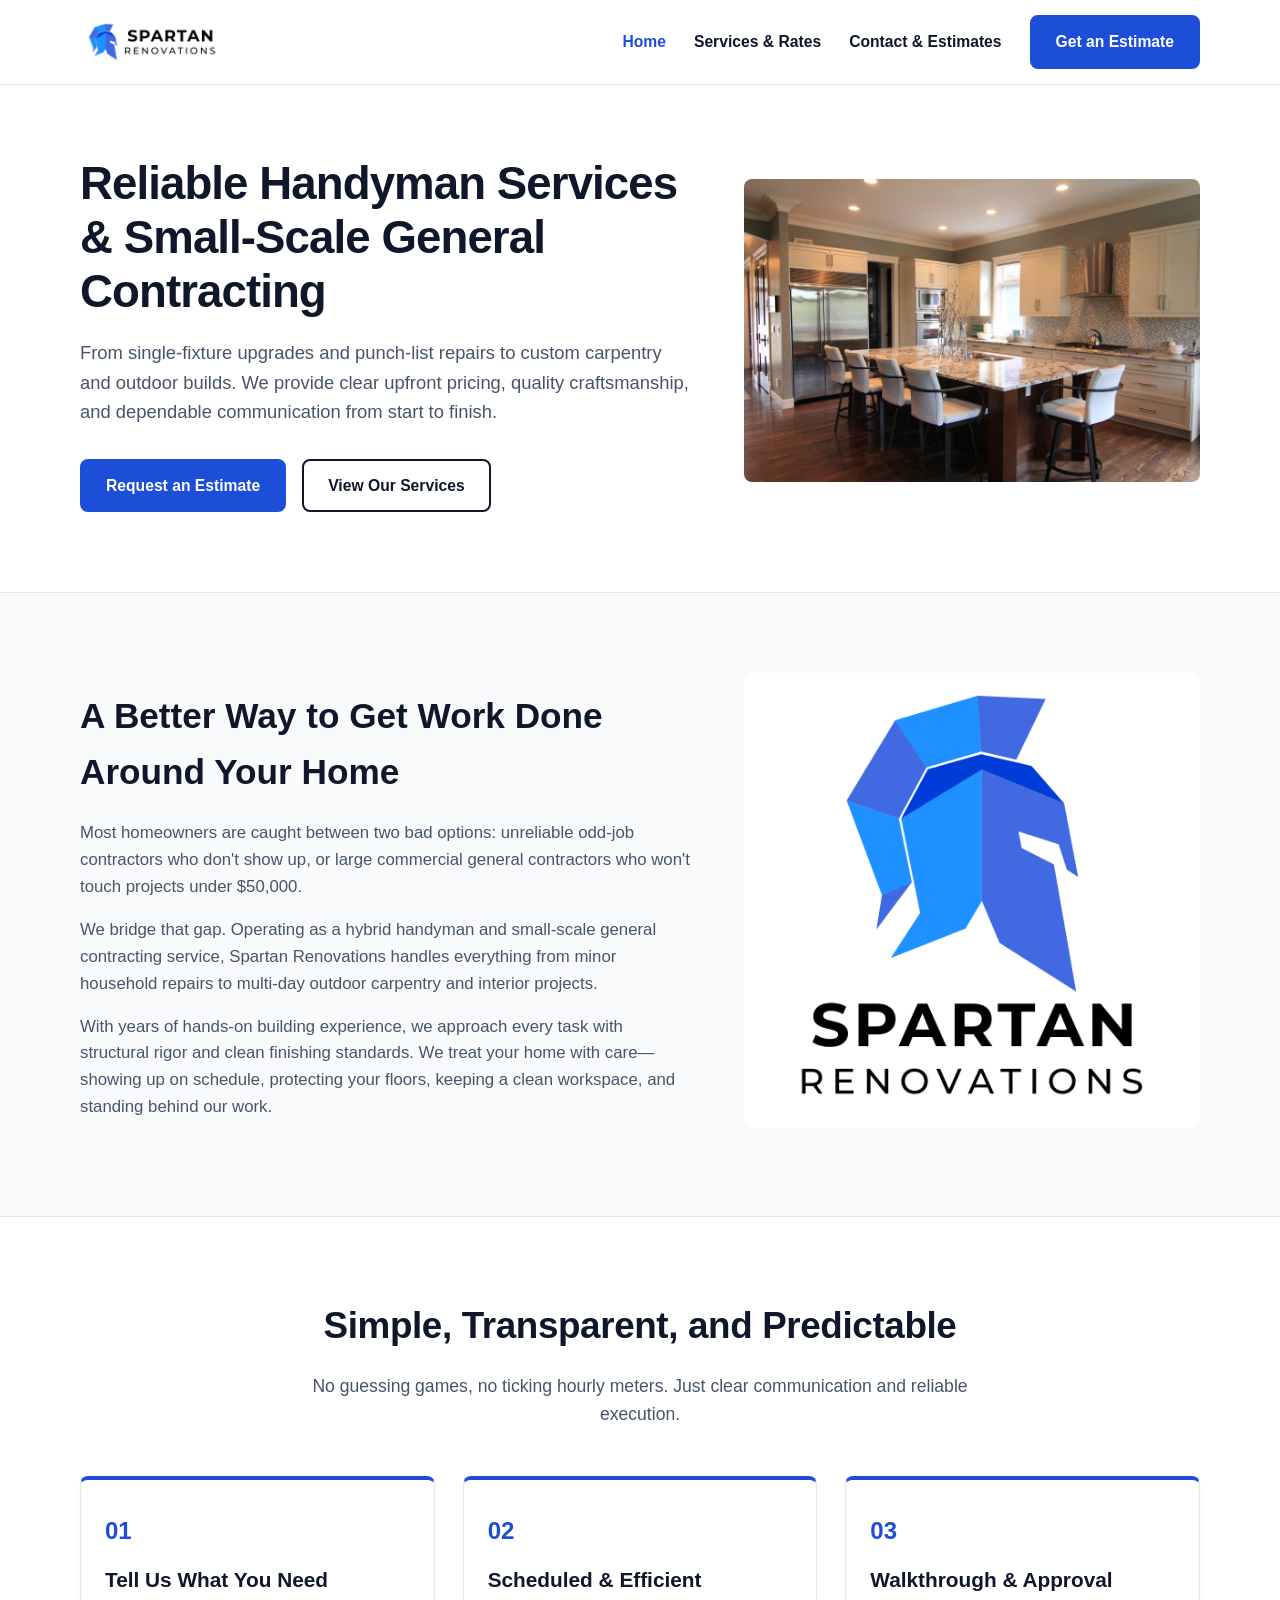
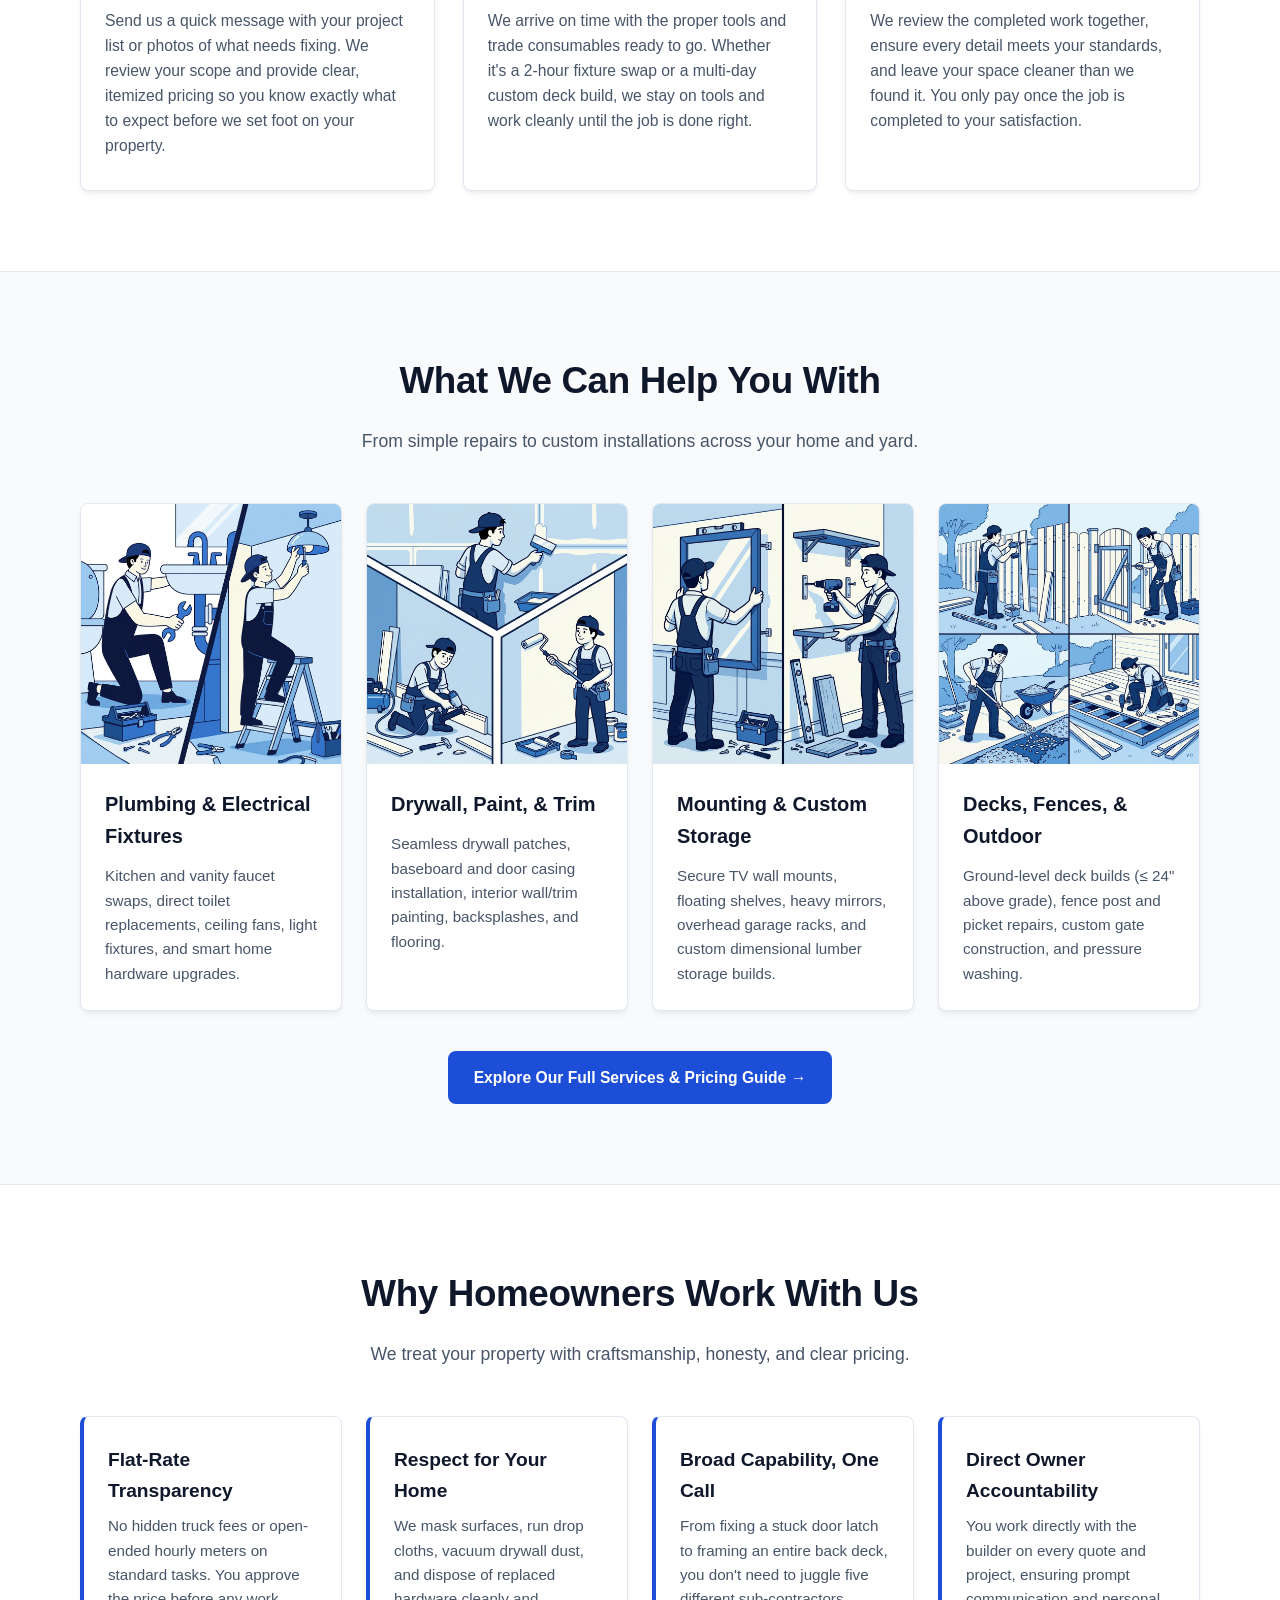
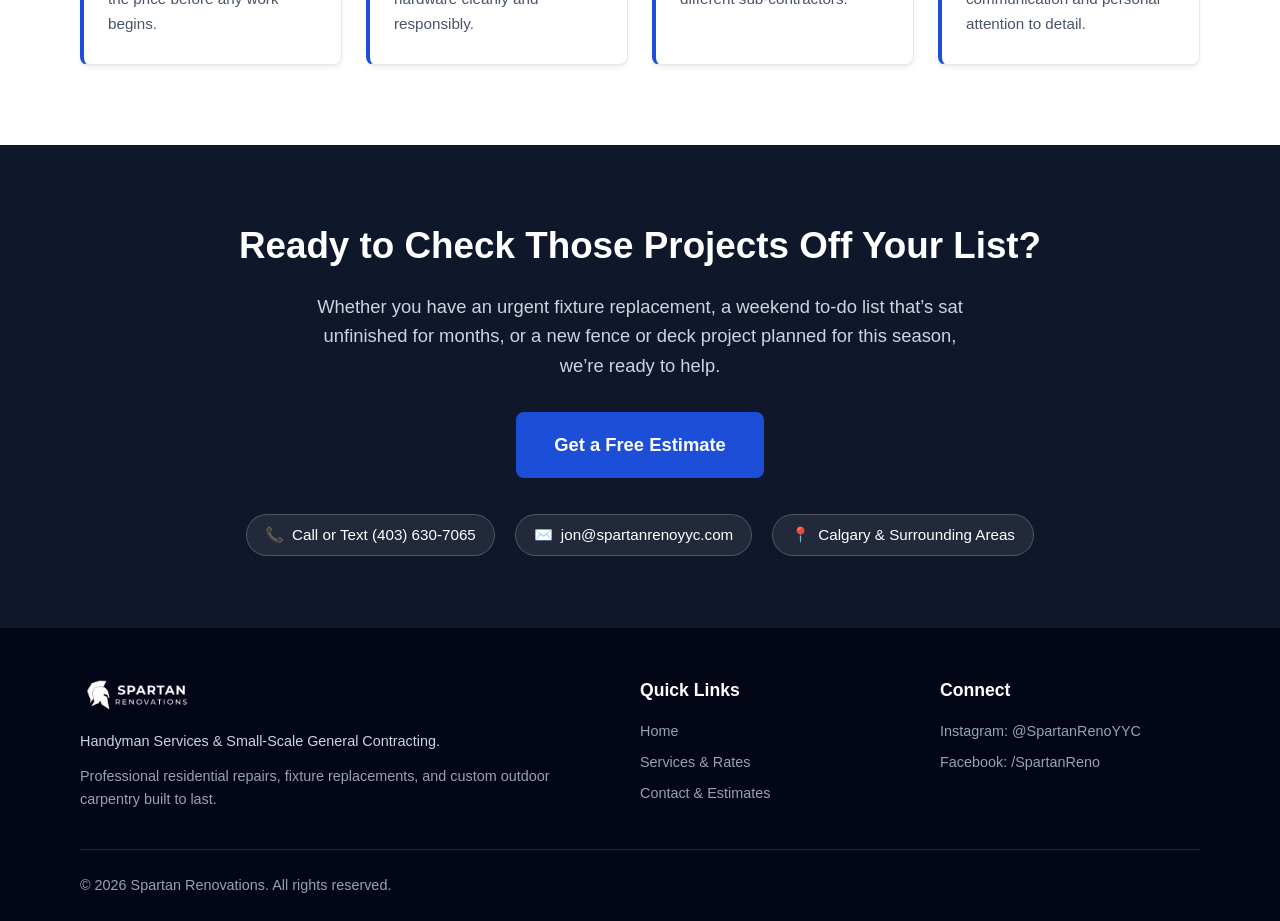
==== index.html @ 129c2ca0 "Update index.html" ====
<!DOCTYPE html>
<html lang="en">
<head>
  <meta charset="UTF-8">
  <meta name="viewport" content="width=device-width, initial-scale=1.0">
  <title>Spartan Renovations | Handyman & General Contracting</title>
  <meta name="description" content="Reliable handyman services and small-scale general contracting by Spartan Renovations. Upfront pricing, clean craftsmanship, and dependable communication.">
  <link rel="stylesheet" href="styles.css">
</head>
<body>

  <!-- HEADER -->
  <header>
    <div class="container navbar">
      <a href="index.html" class="logo-link">
        <!-- PHOTO OR LOGO: Transparent logo linked from images folder -->
        <img src="images/logo.png" alt="Spartan Renovations Logo" class="brand-logo">
      </a>
      <ul class="nav-links">
        <li><a href="index.html" class="active">Home</a></li>
        <li><a href="services.html">Services & Rates</a></li>
        <li><a href="contact.html">Contact & Estimates</a></li>
        <li><a href="contact.html" class="btn btn-primary">Get an Estimate</a></li>
      </ul>
    </div>
  </header>

  <!-- 1. HERO SECTION -->
  <section class="hero">
    <div class="container hero-grid">
      <div class="hero-content">
        <h1>Reliable Handyman Services & Small-Scale General Contracting</h1>
        <p>From single-fixture upgrades and punch-list repairs to custom carpentry and outdoor builds. We provide clear upfront pricing, quality craftsmanship, and dependable communication from start to finish.</p>
        <div class="hero-ctas">
          <a href="contact.html" class="btn btn-primary">Request an Estimate</a>
          <a href="services.html" class="btn btn-outline">View Our Services</a>
        </div>
      </div>
      <div class="hero-media">
        <!-- PHOTO OR LOGO: High-resolution hero photo (service van, clean work setup, or finished project) -->
        <img src="images/kitchen.jpg" alt="Quality Handyman Work Full Kitchen Remodel" style="width: 100%; height: 100%; object-fit: cover; border-radius: 8px;">
      </div>
    </div>
  </section>

  <!-- 2. SOCIAL PROOF & REVIEWS STRIP (HIDDEN / COMMENTED OUT FOR NOW)
  <section class="social-proof-bar" style="background: #f1f5f9; border-bottom: 1px solid var(--border-color); padding: 20px 0;">
    <div class="container" style="display: flex; justify-content: space-between; align-items: center; flex-wrap: wrap; gap: 16px;">
      <div>
        <span style="color: #f59e0b; font-size: 1.1rem; font-weight: bold;">★★★★★</span> <strong>5.0 Rating on Google Reviews</strong>
      </div>
      <div style="display: flex; gap: 16px;">
        <a href="#reviews" target="_blank" rel="noopener" style="font-size: 0.9rem; font-weight: 600; color: var(--primary-blue);">Google Reviews</a>
        <a href="#instagram" target="_blank" rel="noopener" style="font-size: 0.9rem; font-weight: 600; color: var(--primary-blue);">Instagram</a>
        <a href="#facebook" target="_blank" rel="noopener" style="font-size: 0.9rem; font-weight: 600; color: var(--primary-blue);">Facebook</a>
      </div>
    </div>
  </section>
  -->

  <!-- 3. WHO WE ARE -->
  <section class="section">
    <div class="container">
      <div class="hero-grid" style="align-items: center;">
        <div>
          <h2 style="font-size: 2.2rem; color: var(--navy-dark); margin-bottom: 20px; font-weight: 800;">A Better Way to Get Work Done Around Your Home</h2>
          <p style="margin-bottom: 16px; color: var(--text-muted); font-size: 1.05rem;">
            Most homeowners are caught between two bad options: unreliable odd-job contractors who don't show up, or large commercial general contractors who won't touch projects under $50,000.
          </p>
          <p style="margin-bottom: 16px; color: var(--text-muted); font-size: 1.05rem;">
            We bridge that gap. Operating as a hybrid handyman and small-scale general contracting service, Spartan Renovations handles everything from minor household repairs to multi-day outdoor carpentry and interior projects.
          </p>
          <p style="color: var(--text-muted); font-size: 1.05rem;">
            With years of hands-on building experience, we approach every task with structural rigor and clean finishing standards. We treat your home with care—showing up on schedule, protecting your floors, keeping a clean workspace, and standing behind our work.
          </p>
        </div>
        <div>
          <!-- PHOTO OR LOGO: Photo of owner on the job, branded truck, or finished interior work -->
          <img src="images/SRVertLogo.png" alt="Craftsman on the Job" style="width: 100%; height: 100%; object-fit: cover; border-radius: 8px;">
        </div>
      </div>
    </div>
  </section>

  <!-- 4. HOW WE WORK -->
  <section class="section" style="background: var(--bg-white); border-top: 1px solid var(--border-color); border-bottom: 1px solid var(--border-color);">
    <div class="container">
      <h2 class="section-title">Simple, Transparent, and Predictable</h2>
      <p class="section-subtitle">No guessing games, no ticking hourly meters. Just clear communication and reliable execution.</p>
      <div class="steps-grid">
        <div class="step-card">
          <div class="step-num">01</div>
          <h3>Tell Us What You Need</h3>
          <p>Send us a quick message with your project list or photos of what needs fixing. We review your scope and provide clear, itemized pricing so you know exactly what to expect before we set foot on your property.</p>
        </div>
        <div class="step-card">
          <div class="step-num">02</div>
          <h3>Scheduled & Efficient</h3>
          <p>We arrive on time with the proper tools and trade consumables ready to go. Whether it's a 2-hour fixture swap or a multi-day custom deck build, we stay on tools and work cleanly until the job is done right.</p>
        </div>
        <div class="step-card">
          <div class="step-num">03</div>
          <h3>Walkthrough & Approval</h3>
          <p>We review the completed work together, ensure every detail meets your standards, and leave your space cleaner than we found it. You only pay once the job is completed to your satisfaction.</p>
        </div>
      </div>
    </div>
  </section>

  <!-- 5. WHAT WE DO (OVERVIEW) -->
  <section class="section">
    <div class="container">
      <h2 class="section-title">What We Can Help You With</h2>
      <p class="section-subtitle">From simple repairs to custom installations across your home and yard.</p>
      <div class="services-grid">
        <div class="service-card">
          <!-- PHOTO: Plumbing & Electrical thumbnail -->
          <img src="images/plumbing_and_electrical.jpg" alt="Plumbing & Electrical Fixtures" style="width: 100%; height: 180px; object-fit: cover; display: block;">
          <div class="card-content">
            <h3>Plumbing & Electrical Fixtures</h3>
            <p>Kitchen and vanity faucet swaps, direct toilet replacements, ceiling fans, light fixtures, and smart home hardware upgrades.</p>
          </div>
        </div>
        <div class="service-card">
          <!-- PHOTO: Finish carpentry thumbnail -->
          <img src="images/drywall_paint_trim.jpg" alt="Drywall Taping Painting Baseboard Trim" style="width: 100%; height: 180px; object-fit: cover; display: block;">
          <div class="card-content">
            <h3>Drywall, Paint, & Trim</h3>
            <p>Seamless drywall patches, baseboard and door casing installation, interior wall/trim painting, backsplashes, and flooring.</p>
          </div>
        </div>
        <div class="service-card">
          <!-- PHOTO: Mounting / Storage thumbnail -->
          <img src="images/mounting_and_shelving.jpg" alt="TVs Mirrors Artwork Shelves Storage" style="width: 100%; height: 180px; object-fit: cover; display: block;">
          <div class="card-content">
            <h3>Mounting & Custom Storage</h3>
            <p>Secure TV wall mounts, floating shelves, heavy mirrors, overhead garage racks, and custom dimensional lumber storage builds.</p>
          </div>
        </div>
        <div class="service-card">
          <!-- PHOTO: Deck / Exterior thumbnail -->
          <img src="images/decks_fences_and_outdoor.jpg" alt="Decks Fences Gates Rock Mulch Landscaping" style="width: 100%; height: 180px; object-fit: cover; display: block;">
          <div class="card-content">
            <h3>Decks, Fences, & Outdoor</h3>
            <p>Ground-level deck builds (&le; 24" above grade), fence post and picket repairs, custom gate construction, and pressure washing.</p>
          </div>
        </div>
      </div>
      <div style="text-align: center; margin-top: 40px;">
        <a href="services.html" class="btn btn-primary">Explore Our Full Services & Pricing Guide →</a>
      </div>
    </div>
  </section>

  <!-- 6. WHY CHOOSE US -->
  <section class="section" style="background: var(--bg-white); border-top: 1px solid var(--border-color);">
    <div class="container">
      <h2 class="section-title">Why Homeowners Work With Us</h2>
      <p class="section-subtitle">We treat your property with craftsmanship, honesty, and clear pricing.</p>
      <div class="benefits-grid">
        <div class="benefit-card">
          <h4>Flat-Rate Transparency</h4>
          <p>No hidden truck fees or open-ended hourly meters on standard tasks. You approve the price before any work begins.</p>
        </div>
        <div class="benefit-card">
          <h4>Respect for Your Home</h4>
          <p>We mask surfaces, run drop cloths, vacuum drywall dust, and dispose of replaced hardware cleanly and responsibly.</p>
        </div>
        <div class="benefit-card">
          <h4>Broad Capability, One Call</h4>
          <p>From fixing a stuck door latch to framing an entire back deck, you don't need to juggle five different sub-contractors.</p>
        </div>
        <div class="benefit-card">
          <h4>Direct Owner Accountability</h4>
          <p>You work directly with the builder on every quote and project, ensuring prompt communication and personal attention to detail.</p>
        </div>
      </div>
    </div>
  </section>

  <!-- 7. FINAL CALL TO ACTION -->
  <section class="cta-banner">
    <div class="container">
      <h2>Ready to Check Those Projects Off Your List?</h2>
      <p>Whether you have an urgent fixture replacement, a weekend to-do list that’s sat unfinished for months, or a new fence or deck project planned for this season, we’re ready to help.</p>
<!-- Primary CTA Button -->
<a href="contact.html" class="btn btn-primary" style="font-size: 1.15rem; padding: 16px 36px;">
  Get a Free Estimate
</a>
<!-- Balanced Quick-Action Row -->
<div class="contact-quick-info">
  <a href="tel:+14036307065" class="contact-chip">
    <span>📞</span> Call or Text (403) 630-7065
  </a>
  <a href="mailto:jon@spartanrenoyyc.com" class="contact-chip">
    <span>✉️</span> jon@spartanrenoyyc.com
  </a>
  <span class="contact-chip">
    <span>📍</span> Calgary & Surrounding Areas
  </span>
</div>
    </div>
  </section>

  <!-- 8. FOOTER -->
  <footer>
    <div class="container">
      <div class="footer-grid">
        <div class="footer-col">
          <!-- PHOTO OR LOGO: Footer logo -->
          <img src="images/logo.png" alt="Spartan Renovations Logo" style="height: 38px; width: auto; margin-bottom: 16px; display: block; filter: brightness(0) invert(1);">
          <p style="margin-bottom: 12px; color: #cbd5e1;">Handyman Services & Small-Scale General Contracting.</p>
          <p>Professional residential repairs, fixture replacements, and custom outdoor carpentry built to last.</p>
        </div>
        <div class="footer-col">
          <h4>Quick Links</h4>
          <ul>
            <li><a href="index.html">Home</a></li>
            <li><a href="services.html">Services & Rates</a></li>
            <li><a href="contact.html">Contact & Estimates</a></li>
          </ul>
        </div>
        <div class="footer-col">
          <h4>Connect</h4>
          <ul>
            <li><a href="https://www.instagram.com/spartanrenoyyc/" target="_blank" rel="noopener">Instagram: @SpartanRenoYYC</a></li>
            <li><a href="https://www.facebook.com/spartanreno" target="_blank" rel="noopener">Facebook: /SpartanReno</a></li>
          </ul>
        </div>
      </div>
      <div class="footer-bottom">
        <div>© 2026 Spartan Renovations. All rights reserved.</div>
        <div><!-- bottom right text string --></div>
      </div>
    </div>
  </footer>

</body>
</html>
---- styles.css ----
/* Spartan Renovations Stylesheet */
:root {
  --primary-blue: #1d4ed8;       /* Cobalt / Royal Blue from helmet */
  --primary-blue-hover: #1e40af; /* Darker blue on hover */
  --navy-dark: #0f172a;          /* Deep Slate / Black from logo font */
  --accent-gold: #d97706;        /* High-contrast accessible accent */
  --accent-gold-hover: #b45309;  /* Darker gold on hover */
  --bg-light: #f8fafc;           /* Crisp light background */
  --bg-white: #ffffff;
  --text-main: #1e293b;          /* WCAG AAA text contrast */
  --text-muted: #475569;         /* Accessible secondary text (4.8:1+) */
  --border-color: #e2e8f0;
  --card-shadow: 0 4px 6px -1px rgba(15, 23, 42, 0.06), 0 2px 4px -2px rgba(15, 23, 42, 0.04);
  --radius: 8px;
}

* {
  box-sizing: border-box;
  margin: 0;
  padding: 0;
}

body {
  font-family: -apple-system, BlinkMacSystemFont, "Segoe UI", Roboto, "Helvetica Neue", Arial, sans-serif;
  color: var(--text-main);
  background-color: var(--bg-light);
  line-height: 1.6;
}

a {
  color: inherit;
  text-decoration: none;
}

.container {
  width: 90%;
  max-width: 1160px;
  margin: 0 auto;
  padding: 0 16px;
}



/* Header & Navigation */
header {
  background: var(--bg-white);
  border-bottom: 1px solid var(--border-color);
  position: sticky;
  top: 0;
  z-index: 100;
}

.navbar {
  display: flex;
  justify-content: space-between;
  align-items: center;
  height: 84px;
}

.logo-link {
  display: flex;
  align-items: center;
}

.brand-logo {
  height: 48px;
  width: auto;
  max-width: 220px;
  object-fit: contain;
  display: block;
}

.nav-links {
  display: flex;
  align-items: center;
  gap: 28px;
  list-style: none;
}

.nav-links a {
  font-weight: 600;
  color: var(--navy-dark);
  transition: color 0.2s;
  font-size: 0.98rem;
}

.nav-links a:hover,
.nav-links a.active {
  color: var(--primary-blue);
}



/* Accessible Buttons */
.btn {
  display: inline-block;
  padding: 12px 24px;
  border-radius: var(--radius);
  font-weight: 700;
  font-size: 0.98rem;
  text-align: center;
  cursor: pointer;
  transition: all 0.2s ease-in-out;
}

.btn-primary {
  background: var(--primary-blue);
  color: #ffffff !important;
  border: 2px solid var(--primary-blue);
}

.btn-primary:hover,
.btn-primary:focus {
  background: var(--primary-blue-hover);
  border-color: var(--primary-blue-hover);
  color: #ffffff;
}

.btn-accent {
  background: var(--accent-gold);
  color: #ffffff;
  border: 2px solid var(--accent-gold);
}

.btn-accent:hover,
.btn-accent:focus {
  background: var(--accent-gold-hover);
  border-color: var(--accent-gold-hover);
  color: #ffffff;
}

.btn-outline {
  border: 2px solid var(--navy-dark);
  color: var(--navy-dark);
  background: transparent;
}

.btn-outline:hover,
.btn-outline:focus {
  background: var(--navy-dark);
  color: #ffffff;
}

.btn-white {
  background-color: #ffffff;
  color: var(--navy-dark) !important;
  border: 2px solid #ffffff;
}

.btn-white:hover,
.btn-white:focus {
  background-color: #f1f5f9;
  border-color: #f1f5f9;
  color: var(--navy-dark) !important;
}



/* Hero Section */
.hero {
  background: var(--bg-white);
  padding: 72px 0 80px 0;
  border-bottom: 1px solid var(--border-color);
}

.hero-grid {
  display: grid;
  grid-template-columns: 1.15fr 0.85fr;
  gap: 48px;
  align-items: center;
}

.hero h1 {
  font-size: 2.85rem;
  line-height: 1.18;
  color: var(--navy-dark);
  margin-bottom: 20px;
  font-weight: 800;
  letter-spacing: -0.02em;
}

.hero p {
  font-size: 1.15rem;
  color: var(--text-muted);
  margin-bottom: 32px;
}

.hero-ctas {
  display: flex;
  gap: 16px;
  flex-wrap: wrap;
}



/* Photo Slots */
.photo-slot {
  width: 100%;
  min-height: 360px;
  background: #f1f5f9;
  border: 2px dashed #94a3b8;
  border-radius: var(--radius);
  display: flex;
  flex-direction: column;
  align-items: center;
  justify-content: center;
  color: #475569;
  text-align: center;
  padding: 24px;
}

.photo-slot span {
  font-weight: 600;
  margin-top: 10px;
  font-size: 0.95rem;
}



/* General Sections */
.section {
  padding: 80px 0;
}

.section-title {
  text-align: center;
  font-size: 2.3rem;
  color: var(--navy-dark);
  margin-bottom: 16px;
  font-weight: 800;
  letter-spacing: -0.01em;
}

.section-subtitle {
  text-align: center;
  font-size: 1.1rem;
  color: var(--text-muted);
  max-width: 680px;
  margin: 0 auto 48px auto;
}



/* Steps Grid */
.steps-grid {
  display: grid;
  grid-template-columns: repeat(auto-fit, minmax(280px, 1fr));
  gap: 28px;
}

.step-card {
  background: var(--bg-white);
  padding: 32px 24px;
  border-radius: var(--radius);
  border: 1px solid var(--border-color);
  box-shadow: var(--card-shadow);
  border-top: 4px solid var(--primary-blue);
}

.step-num {
  font-size: 1.5rem;
  font-weight: 900;
  color: var(--primary-blue);
  margin-bottom: 12px;
}

.step-card h3 {
  font-size: 1.3rem;
  color: var(--navy-dark);
  margin-bottom: 12px;
}

.step-card p {
  color: var(--text-muted);
  font-size: 0.98rem;
}



/* Services Grid */
.services-grid {
  display: grid;
  grid-template-columns: repeat(auto-fit, minmax(260px, 1fr));
  gap: 24px;
}

.service-card {
  background: var(--bg-white);
  border: 1px solid var(--border-color);
  border-radius: var(--radius);
  overflow: hidden;
  box-shadow: var(--card-shadow);
  display: flex;
  flex-direction: column;
}

.service-card > img {
  width: 100%;
  aspect-ratio: 1 / 1 !important;
  height: auto !important;
  object-fit: cover;
  display: block;
}

.service-card .card-content {
  padding: 24px;
  flex: 1;
}

.service-card h3 {
  font-size: 1.25rem;
  color: var(--navy-dark);
  margin-bottom: 12px;
}

.service-card p {
  color: var(--text-muted);
  font-size: 0.95rem;
}



/* Benefits Grid */
.benefits-grid {
  display: grid;
  grid-template-columns: repeat(auto-fit, minmax(250px, 1fr));
  gap: 24px;
}

.benefit-card {
  background: var(--bg-white);
  padding: 28px 24px;
  border-radius: var(--radius);
  border-left: 4px solid var(--primary-blue);
  box-shadow: var(--card-shadow);
  border-top: 1px solid var(--border-color);
  border-right: 1px solid var(--border-color);
  border-bottom: 1px solid var(--border-color);
}

.benefit-card h4 {
  font-size: 1.2rem;
  color: var(--navy-dark);
  margin-bottom: 8px;
  font-weight: 700;
}

.benefit-card p {
  color: var(--text-muted);
  font-size: 0.95rem;
}



/* Banner CTA */
.cta-banner {
  background: var(--navy-dark);
  color: #ffffff;
  padding: 72px 0;
  text-align: center;
}

.cta-banner h2 {
  font-size: 2.3rem;
  margin-bottom: 16px;
  color: #ffffff;
  font-weight: 800;
}

.cta-banner p {
  font-size: 1.15rem;
  max-width: 650px;
  margin: 0 auto 32px auto;
  color: #cbd5e1;
}

.contact-quick-info {
  margin-top: 32px;
  display: flex;
  justify-content: center;
  gap: 32px;
  flex-wrap: wrap;
  font-size: 1rem;
  color: #e2e8f0;
}



/* Footer */
footer {
  background: #020617;
  color: #94a3b8;
  padding: 48px 0 24px 0;
  font-size: 0.9rem;
}

.footer-grid {
  display: grid;
  grid-template-columns: 2fr 1fr 1fr;
  gap: 40px;
  margin-bottom: 36px;
}

.footer-col h4 {
  color: #ffffff;
  font-size: 1.1rem;
  margin-bottom: 16px;
}

.footer-col ul {
  list-style: none;
}

.footer-col ul li {
  margin-bottom: 8px;
}

.footer-col ul li a:hover {
  color: #ffffff;
}

.footer-bottom {
  border-top: 1px solid #1e293b;
  padding-top: 24px;
  display: flex;
  justify-content: space-between;
  align-items: center;
  flex-wrap: wrap;
  gap: 16px;
}



/* Quick Contact Row Alignment */
.contact-quick-info {
  margin-top: 36px;
  display: flex;
  justify-content: center;
  align-items: center;
  gap: 20px;
  flex-wrap: wrap;
}

.contact-chip {
  display: inline-flex;
  align-items: center;
  gap: 8px;
  background: rgba(255, 255, 255, 0.08);
  border: 1px solid rgba(255, 255, 255, 0.2);
  color: #ffffff;
  padding: 8px 18px;
  border-radius: 999px; /* pill shape */
  font-size: 0.95rem;
  font-weight: 500;
  text-decoration: none;
  transition: all 0.2s ease;
}

/* Hover state for clickable chips (Call and Email) */
a.contact-chip:hover {
  background: #ffffff;
  color: var(--navy-dark) !important;
  border-color: #ffffff;
}

/* Static location badge */
span.contact-chip {
  cursor: default;
}



/* Responsive */
@media (max-width: 860px) {
  .hero-grid {
    grid-template-columns: 1fr;
  }
  .navbar {
    height: auto;
    padding: 16px 0;
    flex-direction: column;
    gap: 16px;
  }
  .footer-grid {
    grid-template-columns: 1fr;
  }
}
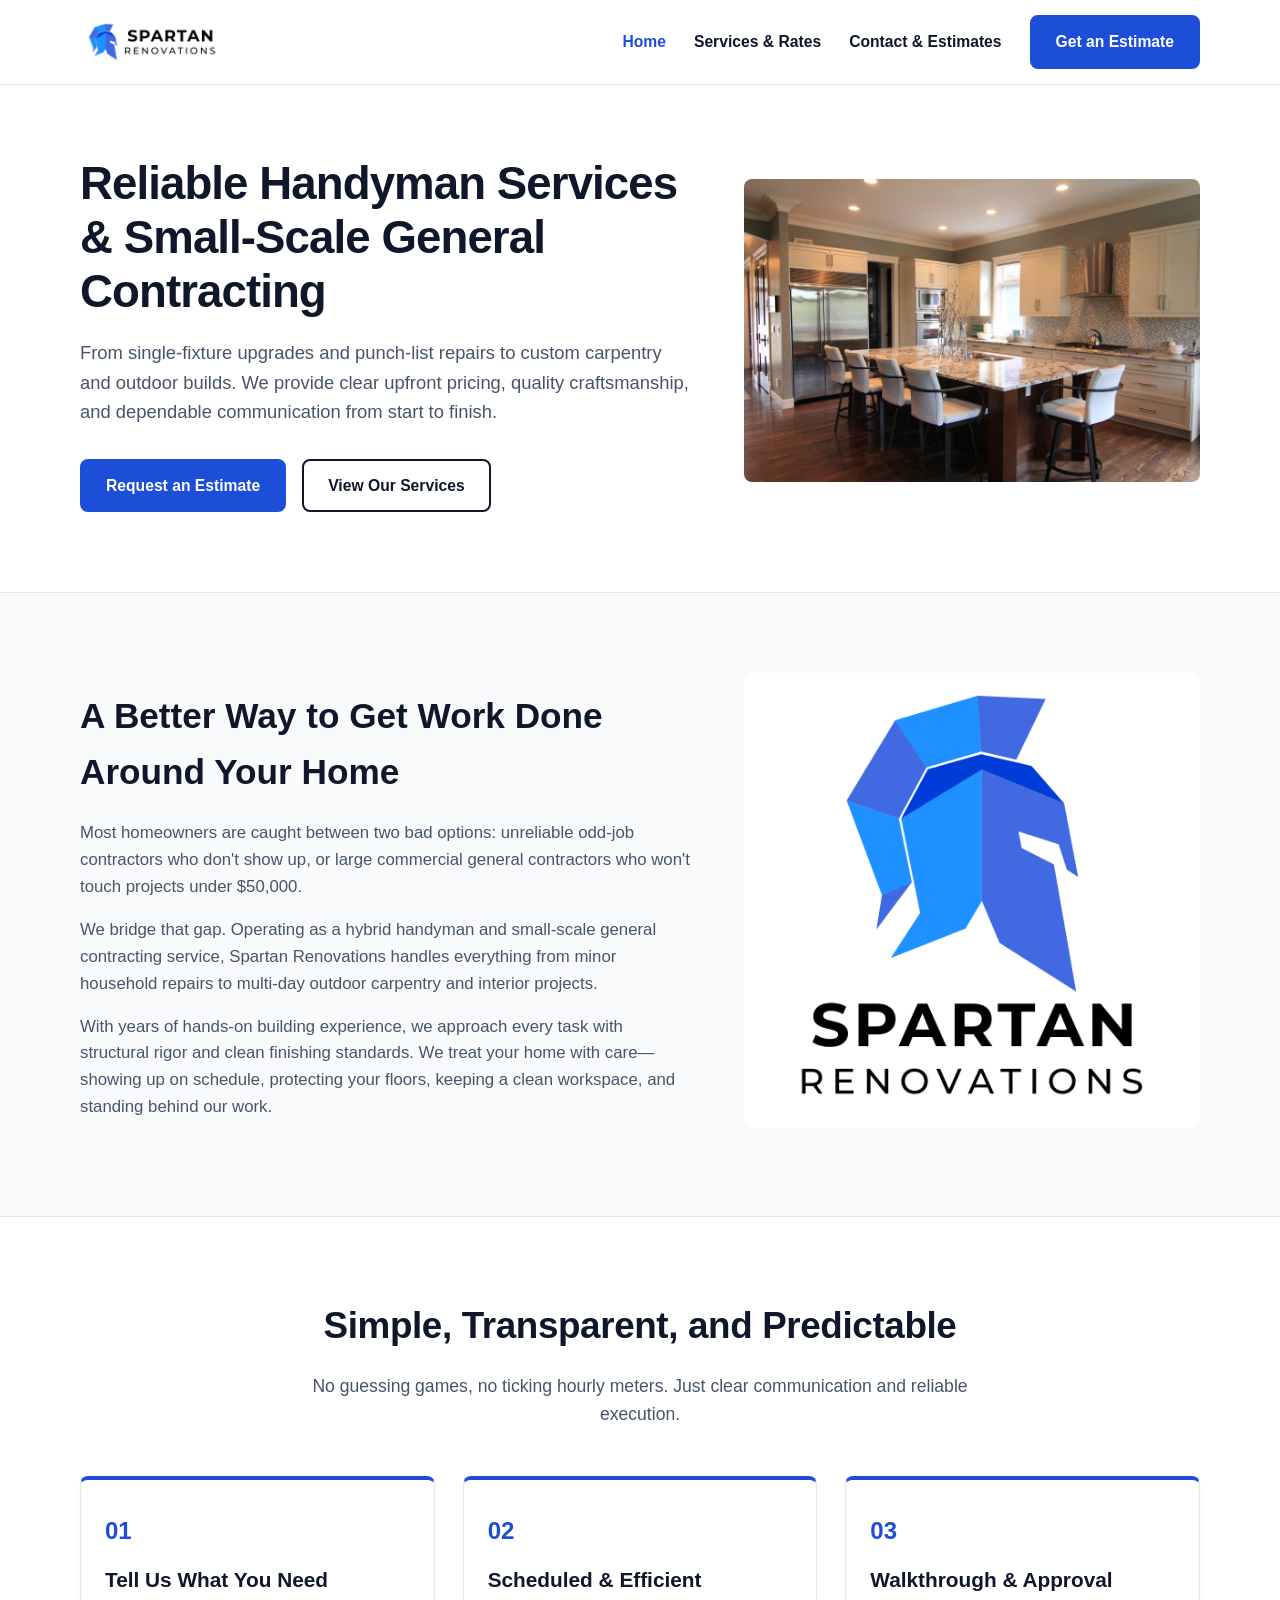
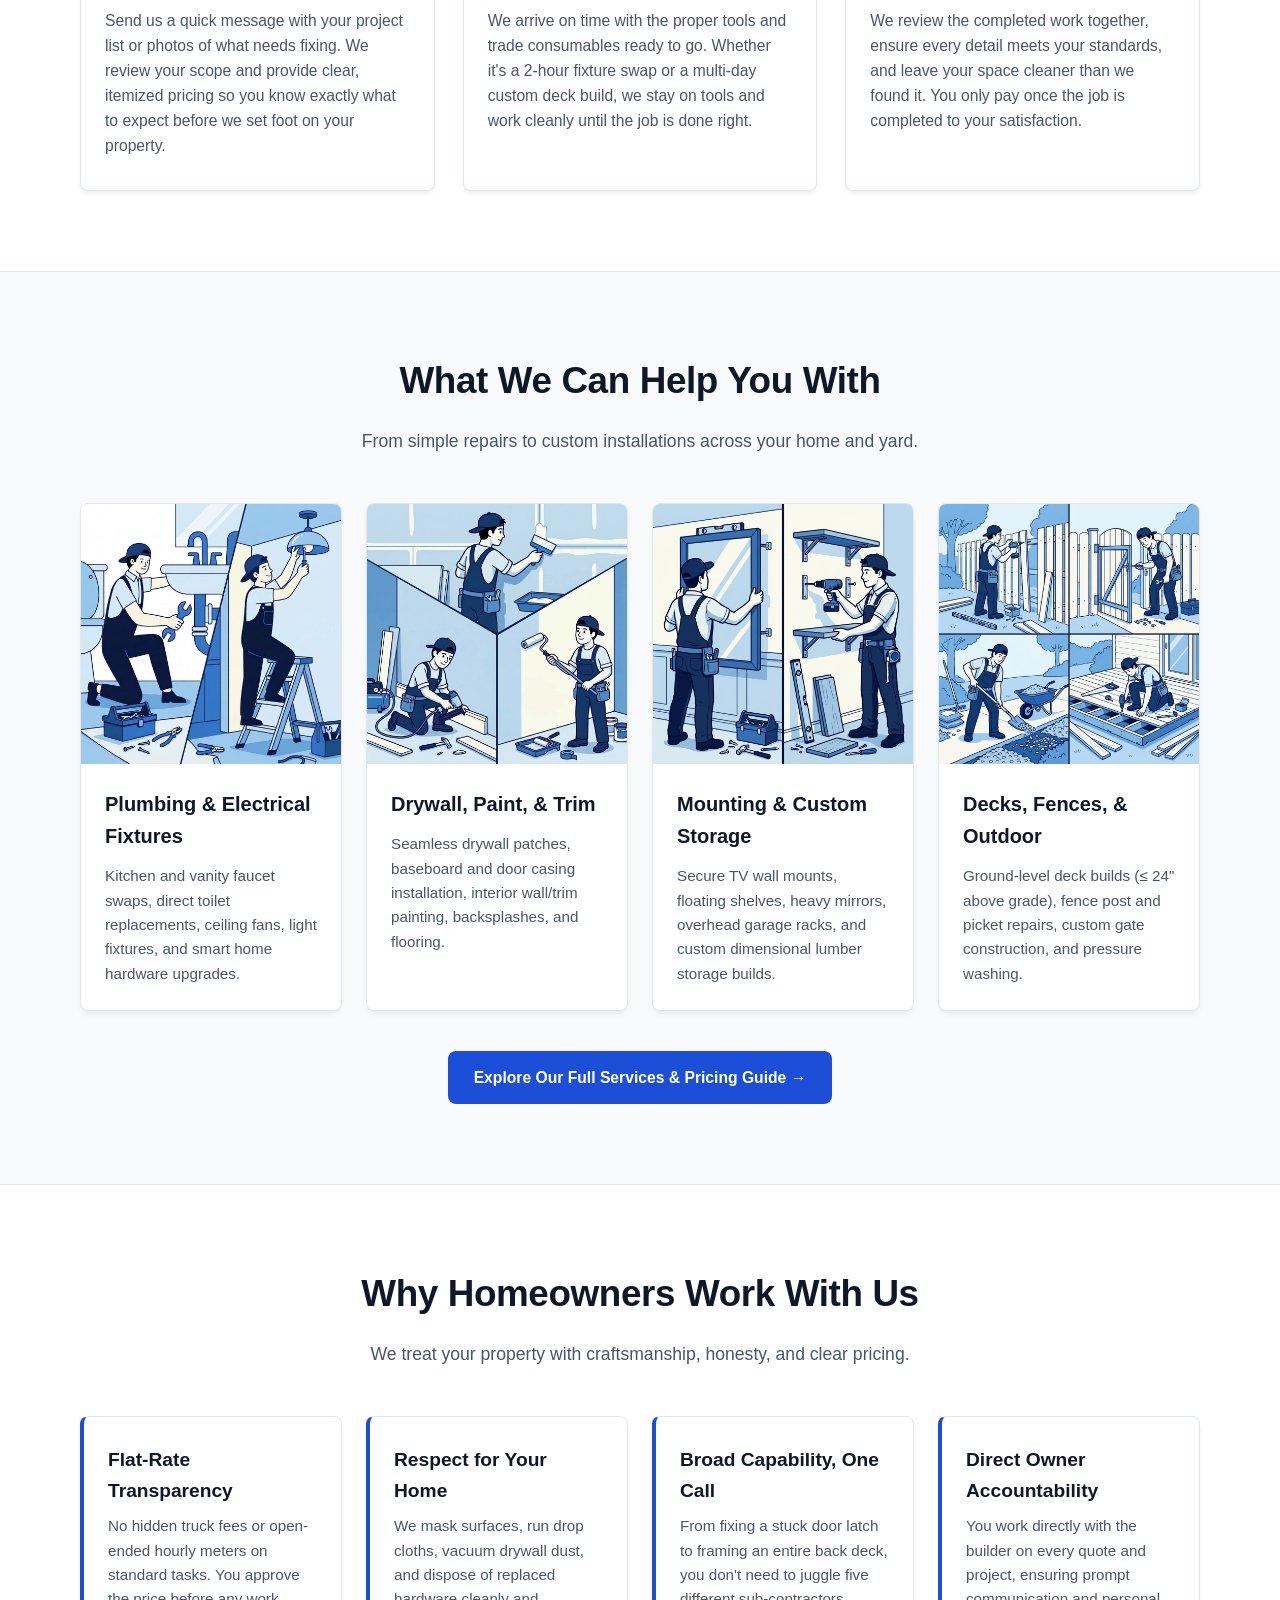
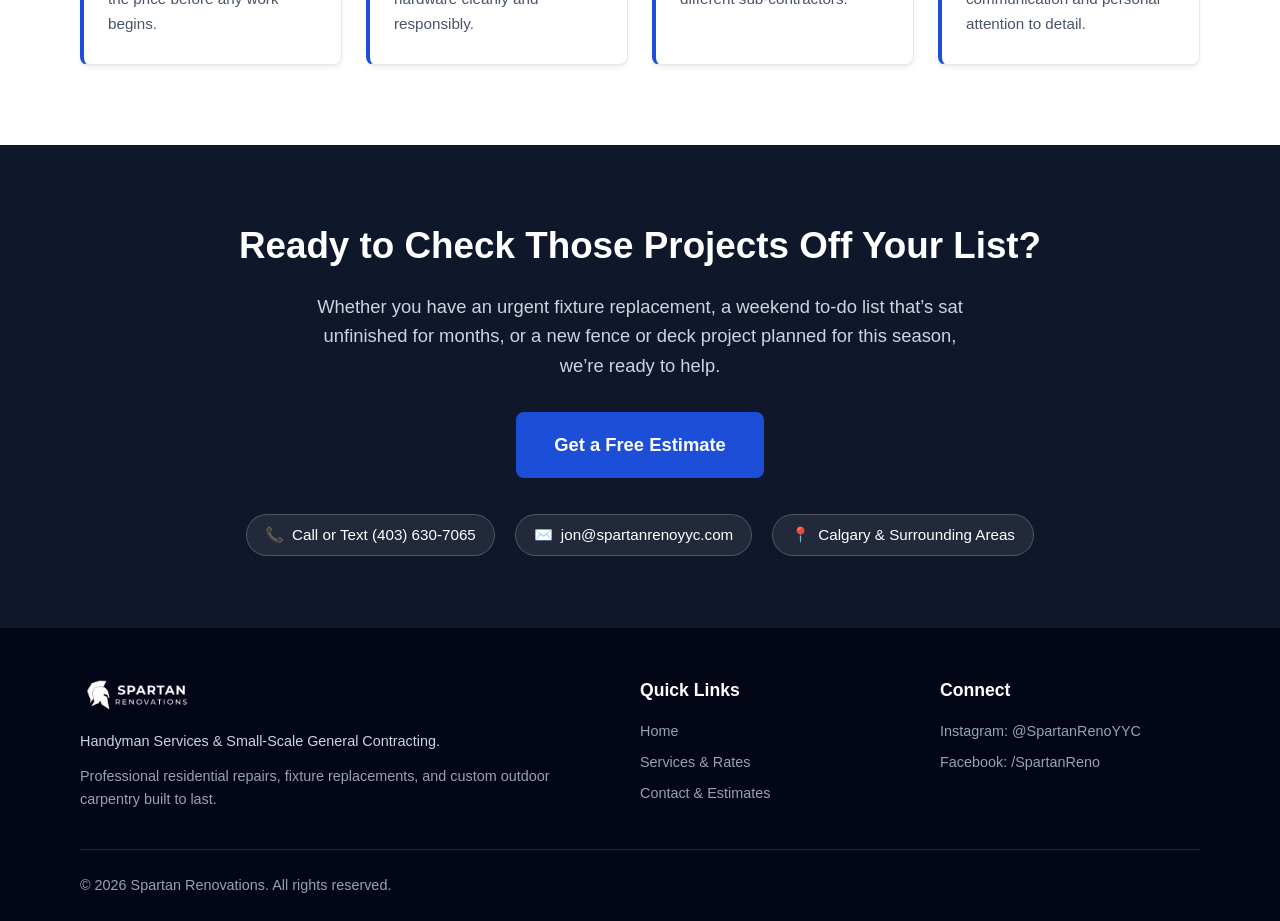
==== commit f602aa9a: "Update index.html social share image and favicon" ====
--- a/index.html
+++ b/index.html
@@ -1,10 +1,37 @@
 <!DOCTYPE html>
 <html lang="en">
 <head>
+  
+<!-- Google tag (gtag.js) -->
+<script async src="https://www.googletagmanager.com/gtag/js?id=G-HJMDHEESW6"></script>
+<script>
+  window.dataLayer = window.dataLayer || [];
+  function gtag(){dataLayer.push(arguments);}
+  gtag('js', new Date());
+
+  gtag('config', 'G-HJMDHEESW6');
+</script>
+  
   <meta charset="UTF-8">
   <meta name="viewport" content="width=device-width, initial-scale=1.0">
   <title>Spartan Renovations | Handyman & General Contracting</title>
   <meta name="description" content="Reliable handyman services and small-scale general contracting by Spartan Renovations. Upfront pricing, clean craftsmanship, and dependable communication.">
+  
+  <!-- Favicon -->
+  <link rel="icon" type="image/png" href="images/logo.png">
+  <link rel="apple-touch-icon" href="images/logo-white-bg.png">
+
+  <!-- Social Sharing & Link Previews -->
+  <meta property="og:type" content="website">
+  <meta property="og:url" content="https://spartanrenoyyc.com/">
+  <meta property="og:title" content="Spartan Renovations | Handyman & General Contracting">
+  <meta property="og:description" content="Reliable handyman services and small-scale general contracting in Calgary & surrounding areas. Upfront pricing, clean craftsmanship, and dependable communication.">
+  <meta property="og:image" content="https://spartanrenoyyc.com/images/logo-white-bg.png">
+  <meta name="twitter:card" content="summary_large_image">
+  <meta name="twitter:title" content="Spartan Renovations | Handyman & General Contracting">
+  <meta name="twitter:description" content="Reliable handyman services and small-scale general contracting in Calgary & surrounding areas.">
+  <meta name="twitter:image" content="https://spartanrenoyyc.com/images/logo-white-bg.png">
+  
   <link rel="stylesheet" href="styles.css">
 </head>
 <body>
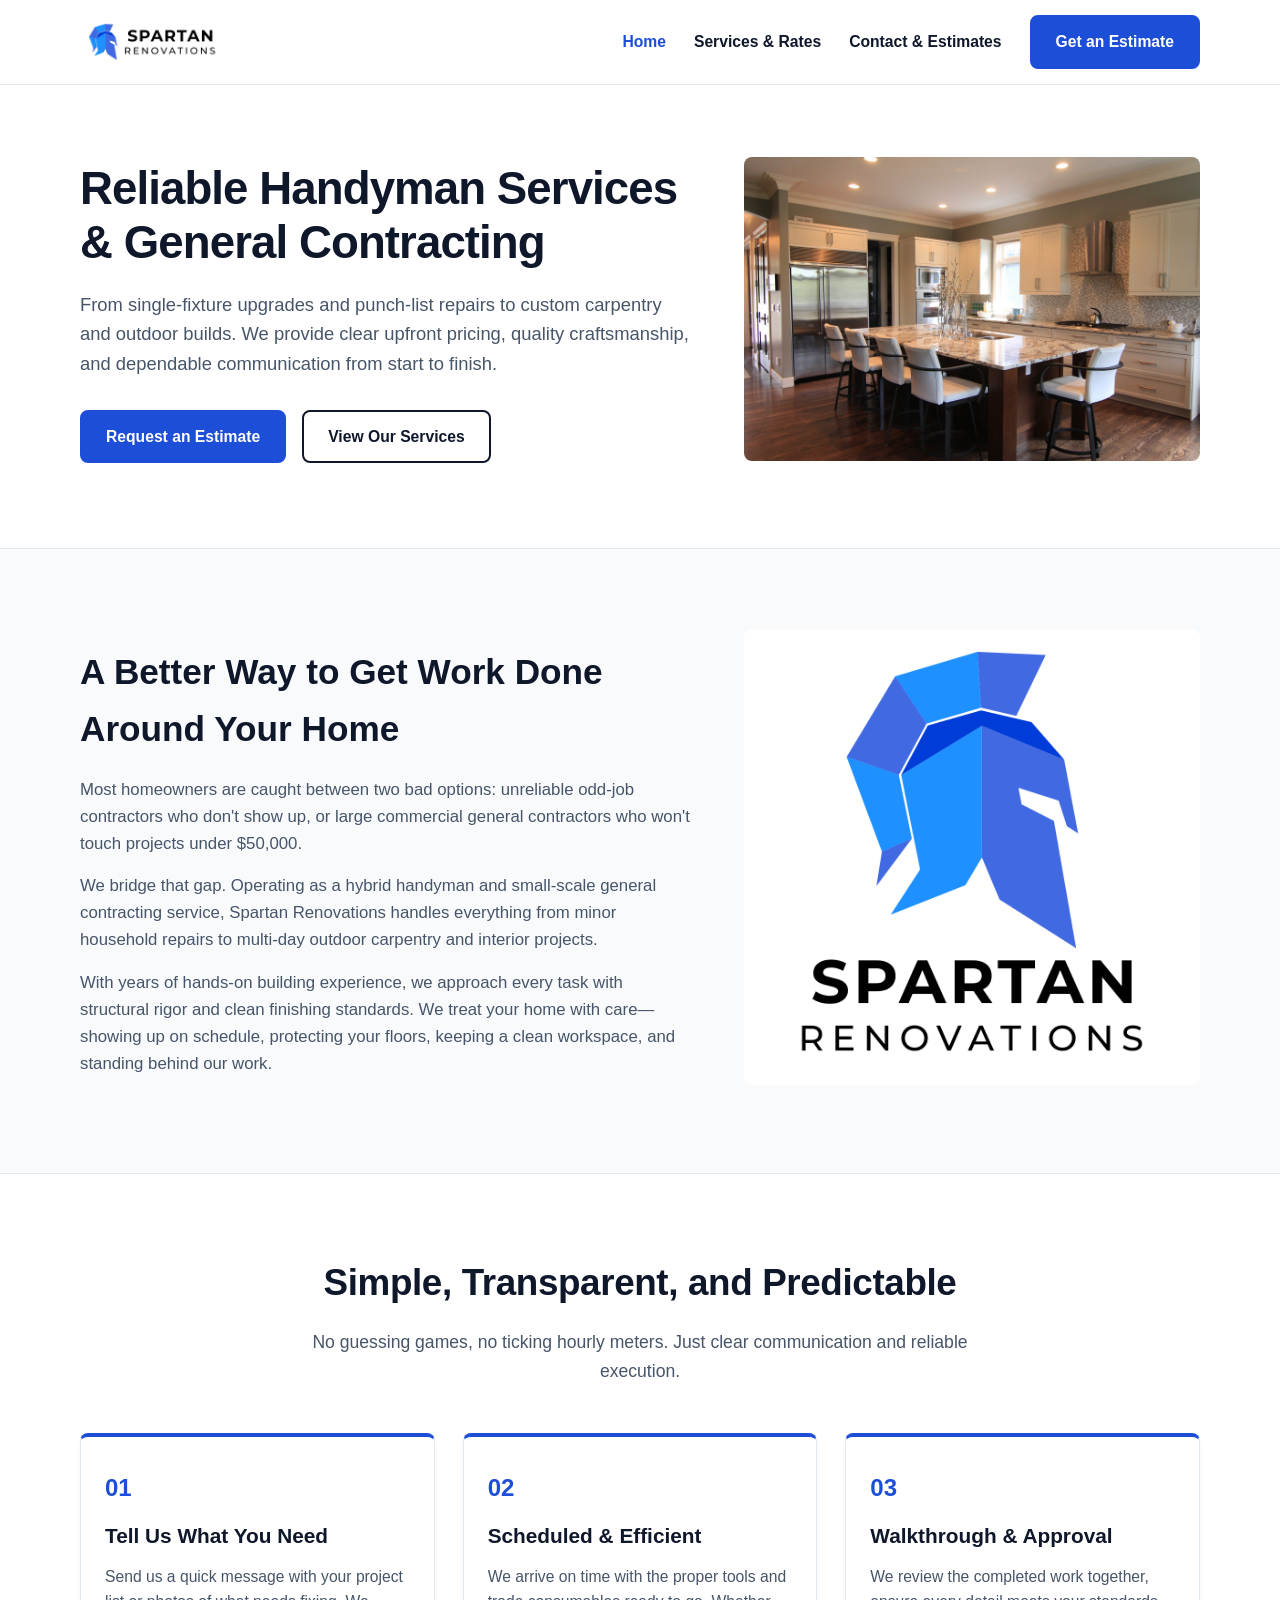
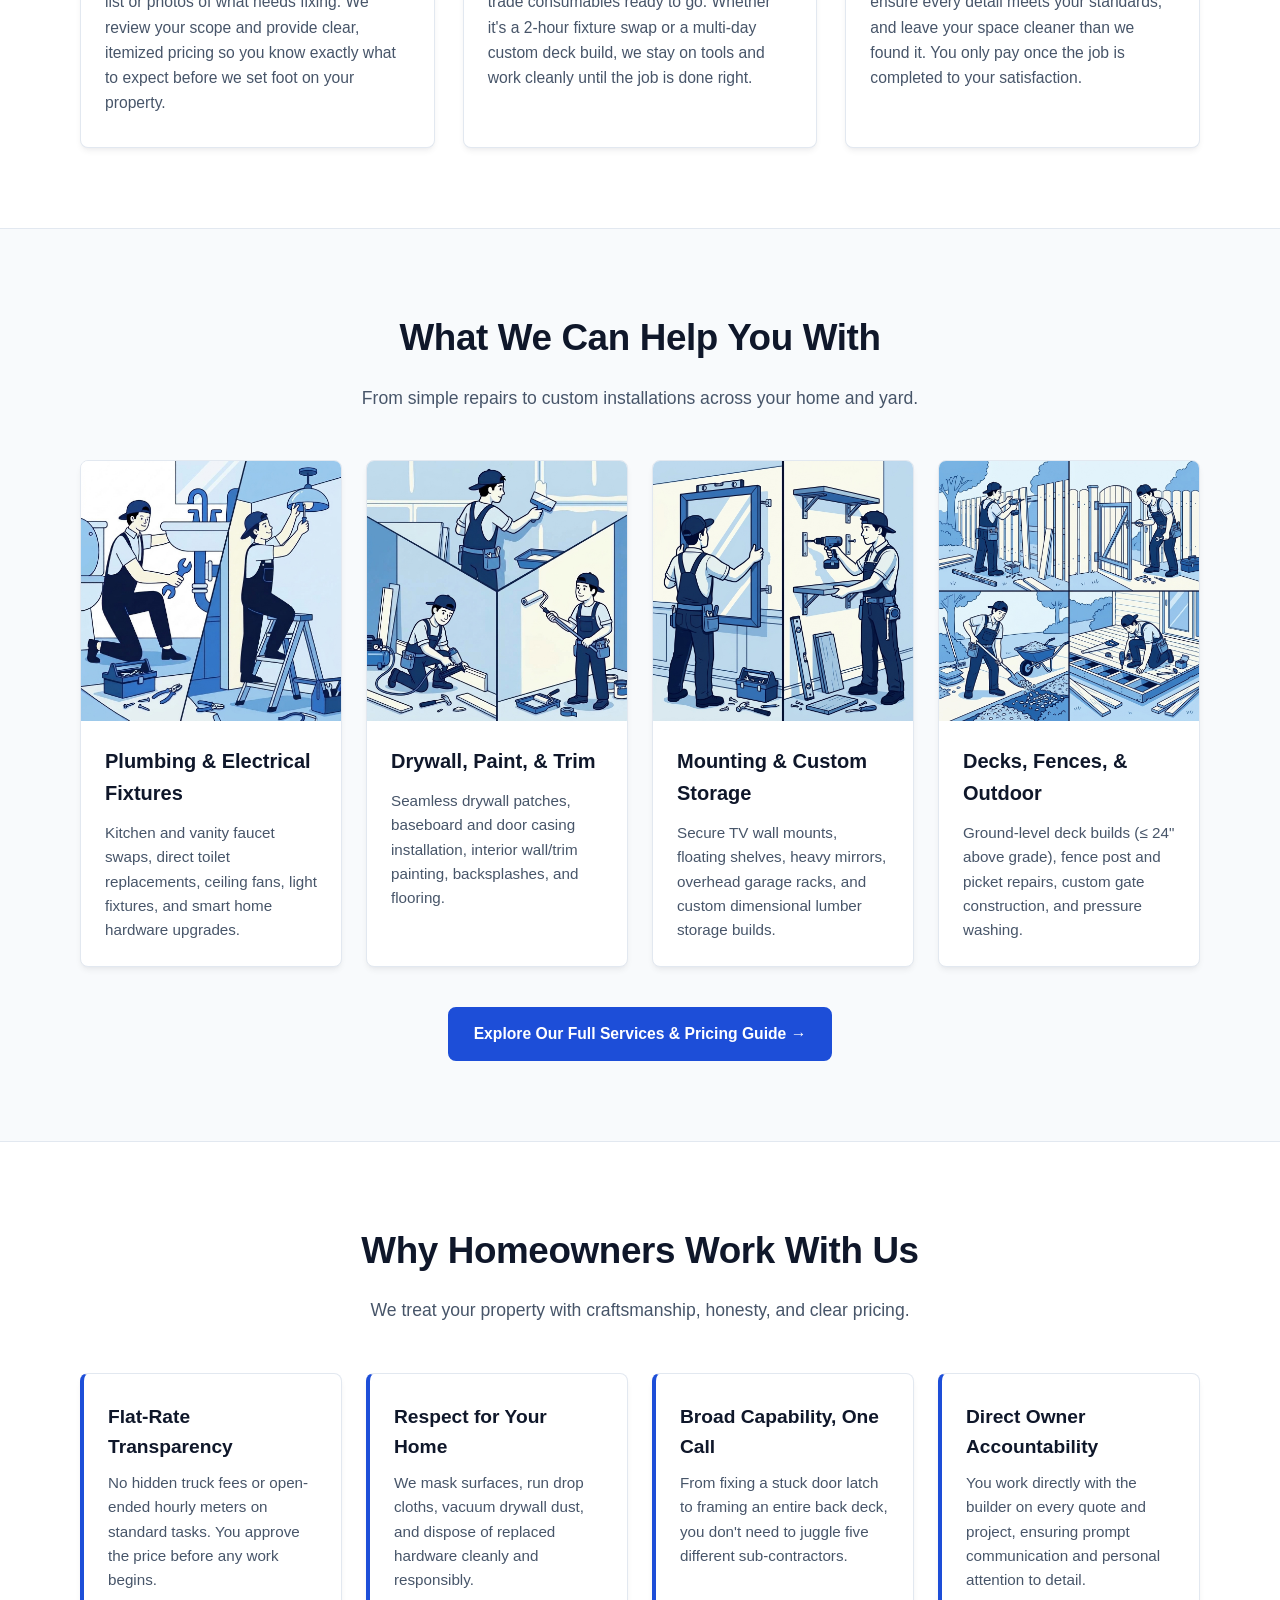
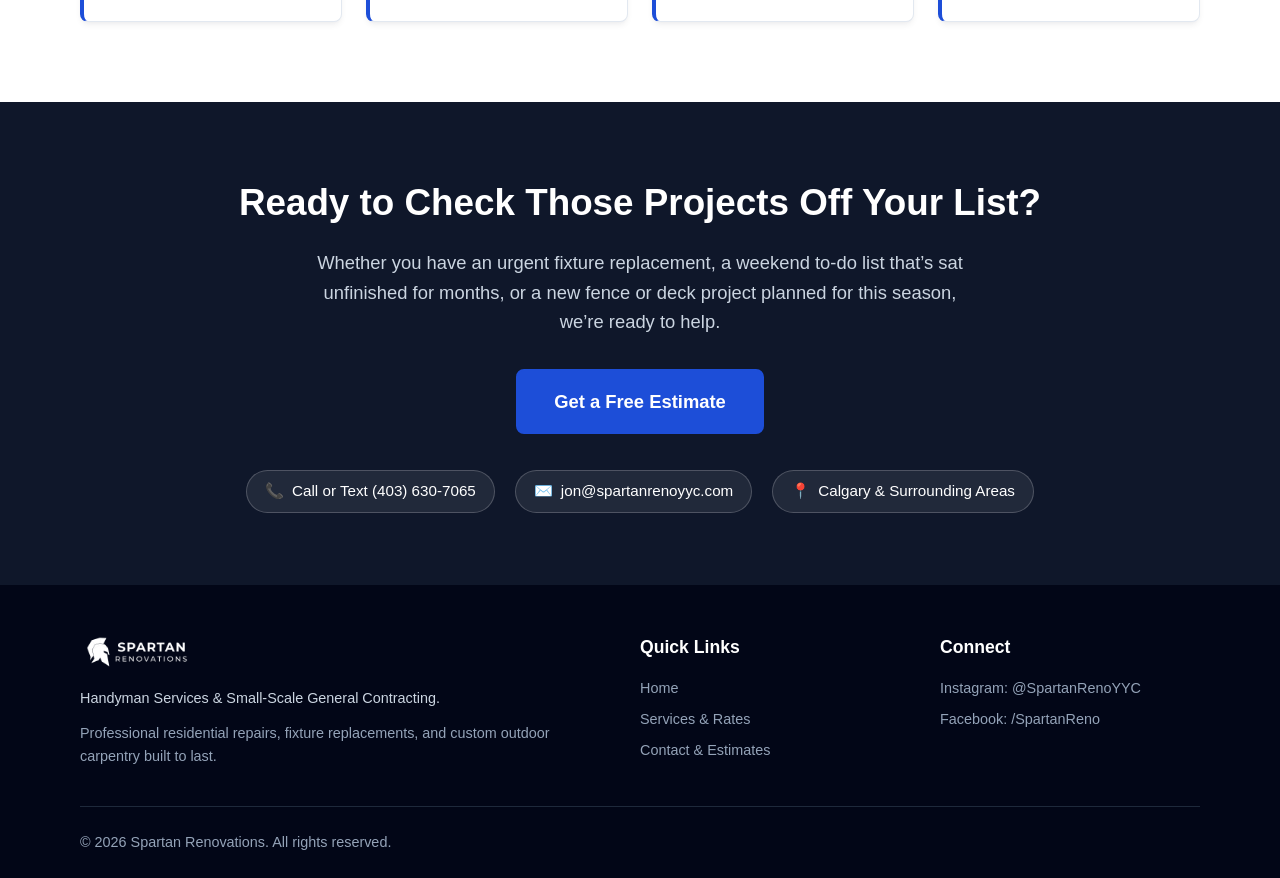
==== commit 690eec16: "Update index.html" ====
--- a/index.html
+++ b/index.html
@@ -15,11 +15,11 @@
   <meta charset="UTF-8">
   <meta name="viewport" content="width=device-width, initial-scale=1.0">
   <title>Spartan Renovations | Handyman & General Contracting</title>
-  <meta name="description" content="Reliable handyman services and small-scale general contracting by Spartan Renovations. Upfront pricing, clean craftsmanship, and dependable communication.">
+  <meta name="description" content="Reliable handyman services and general contracting by Spartan Renovations. Upfront pricing, clean craftsmanship, and dependable communication.">
   
   <!-- Favicon -->
-  <link rel="icon" type="image/png" href="images/logo.png">
-  <link rel="apple-touch-icon" href="images/logo-white-bg.png">
+  <link rel="icon" type="image/png" href="images/SR_Favicon.png">
+  <link rel="apple-touch-icon" href="images/SR_Favicon.png">
 
   <!-- Social Sharing & Link Previews -->
   <meta property="og:type" content="website">
@@ -56,7 +56,7 @@
   <section class="hero">
     <div class="container hero-grid">
       <div class="hero-content">
-        <h1>Reliable Handyman Services & Small-Scale General Contracting</h1>
+        <h1>Reliable Handyman Services & General Contracting</h1>
         <p>From single-fixture upgrades and punch-list repairs to custom carpentry and outdoor builds. We provide clear upfront pricing, quality craftsmanship, and dependable communication from start to finish.</p>
         <div class="hero-ctas">
           <a href="contact.html" class="btn btn-primary">Request an Estimate</a>
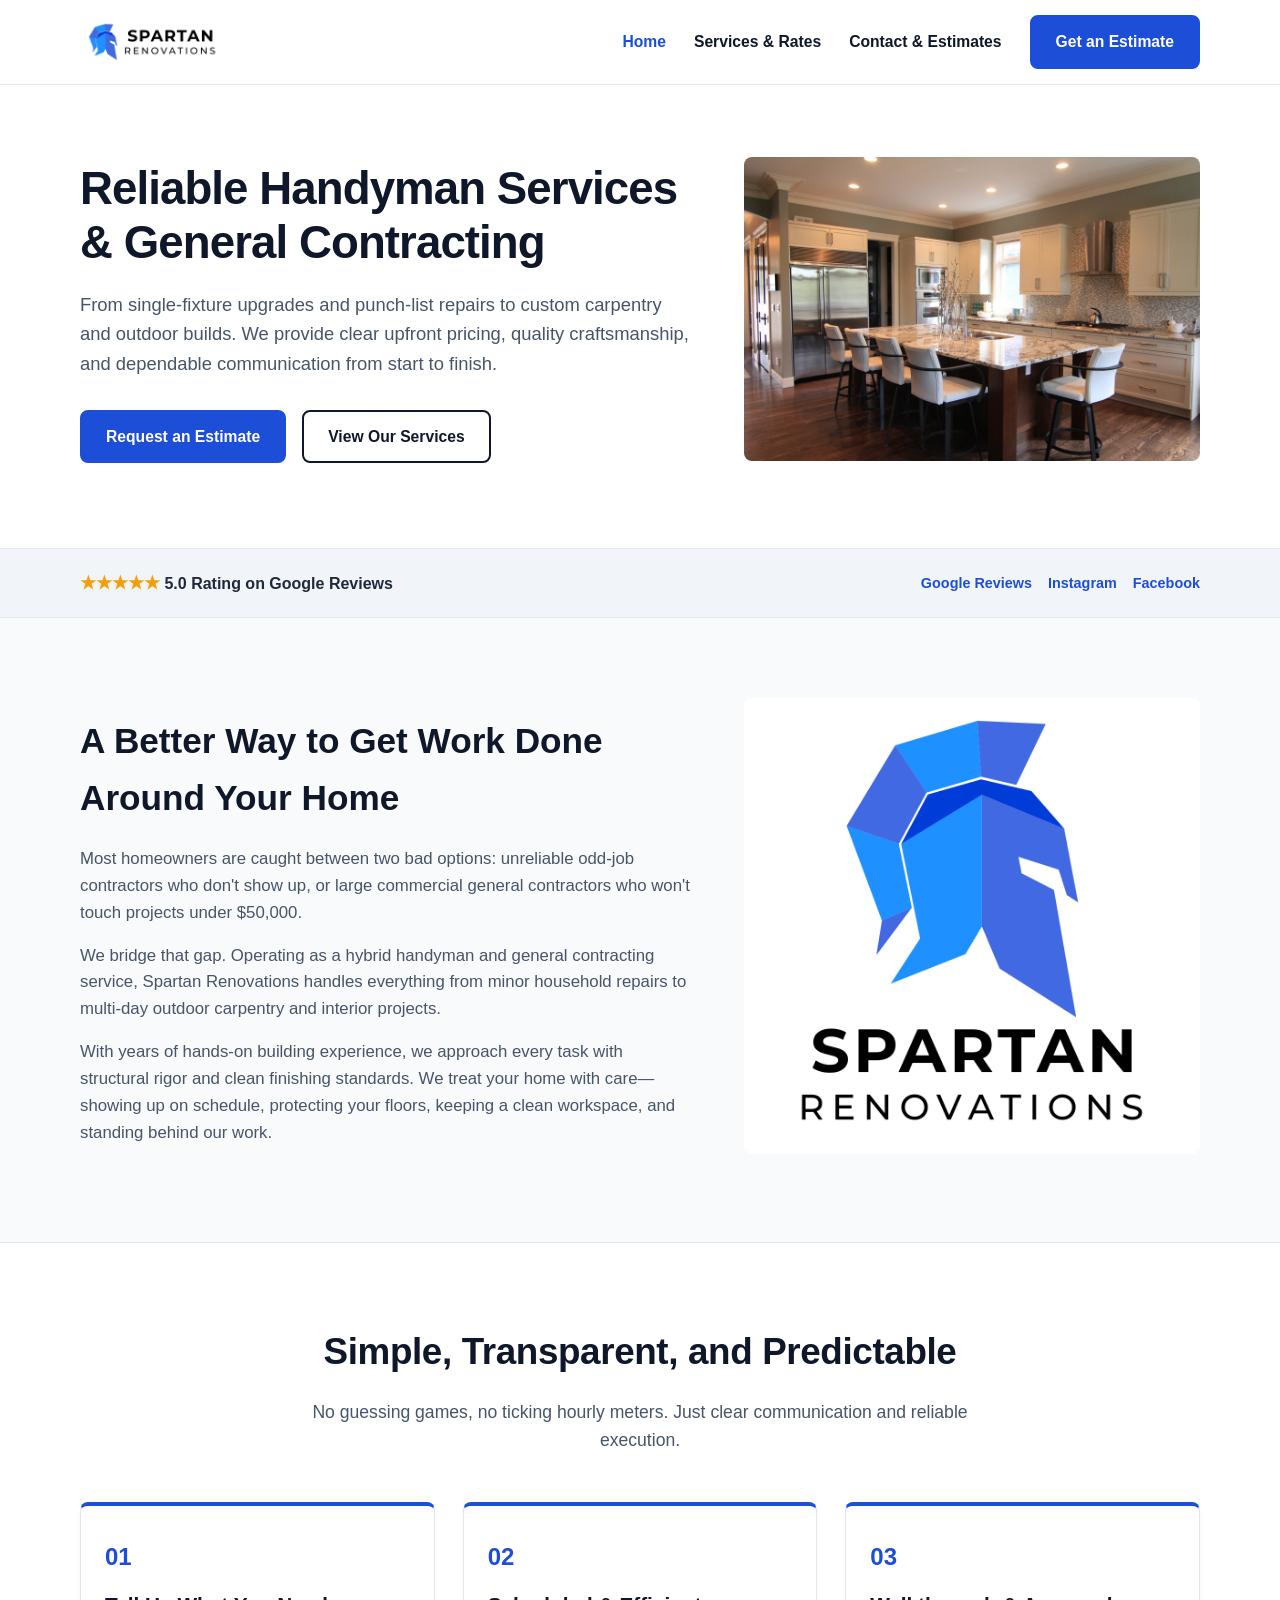
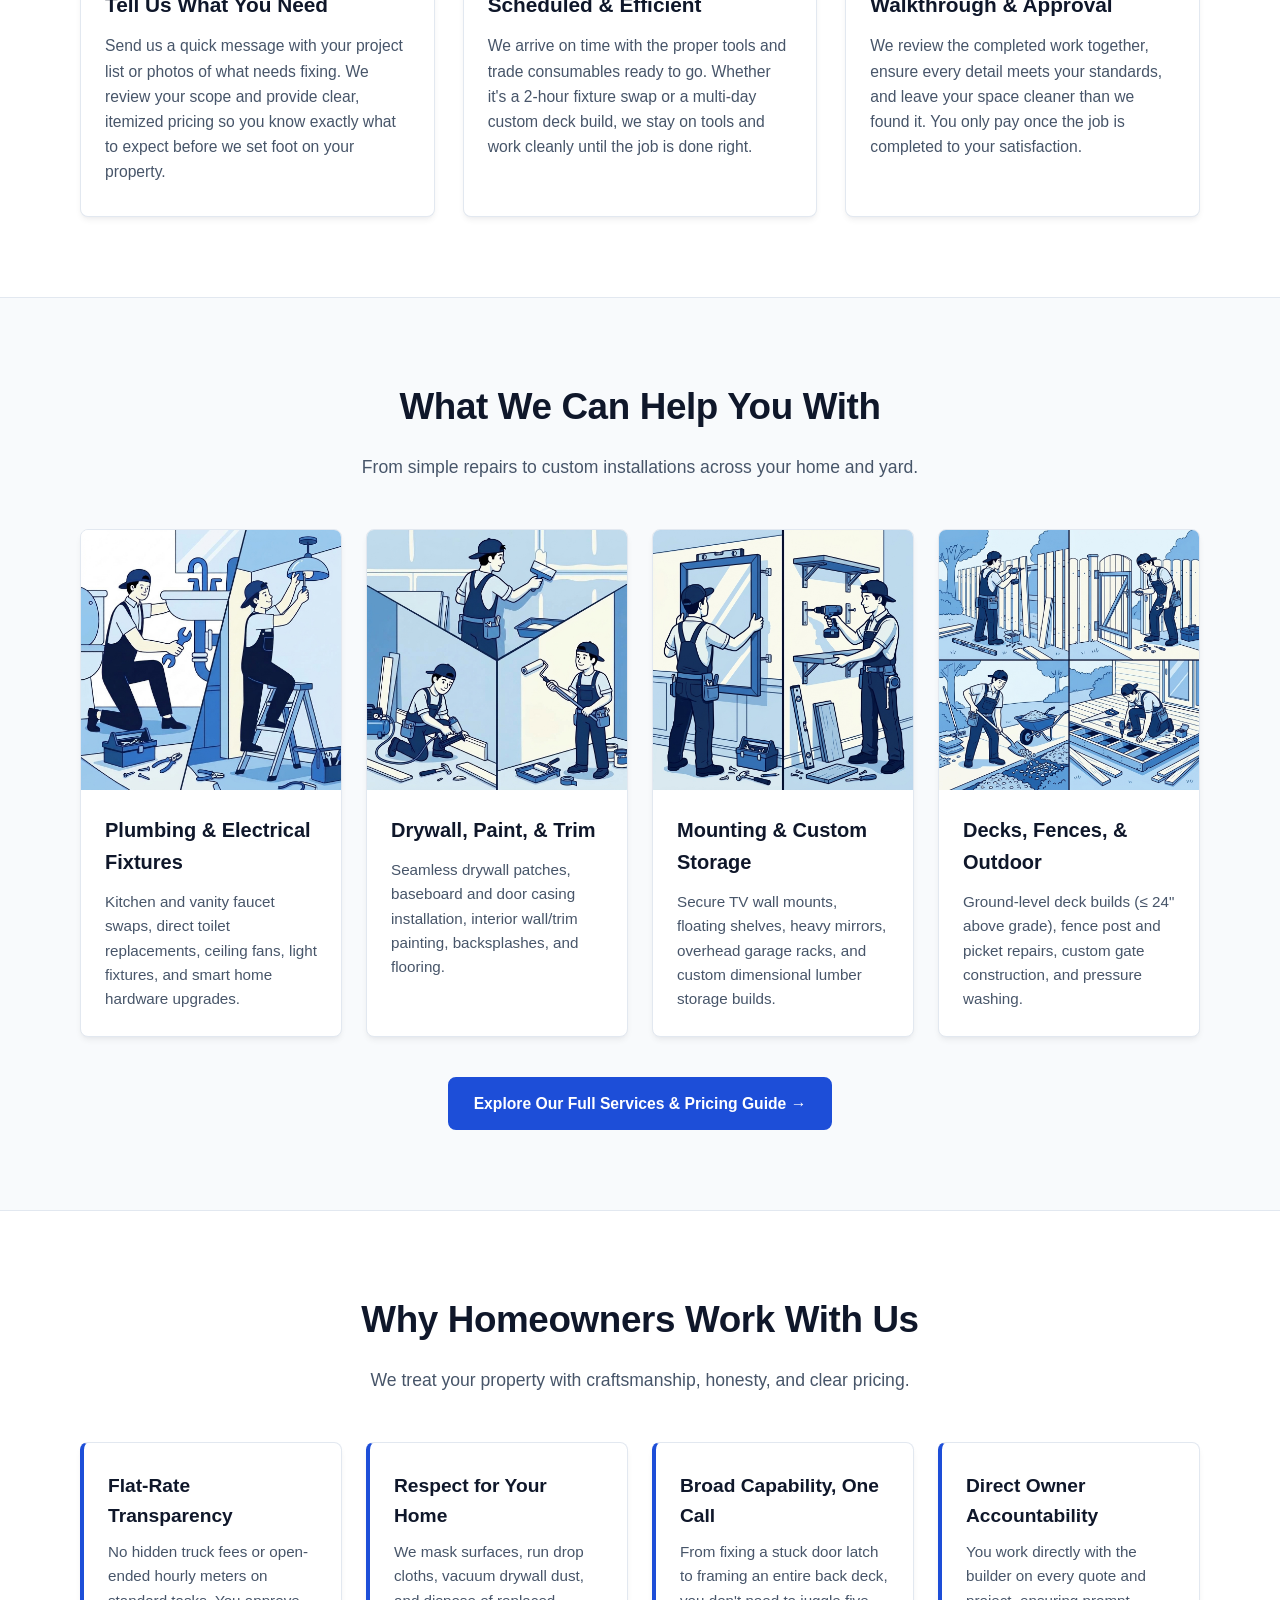
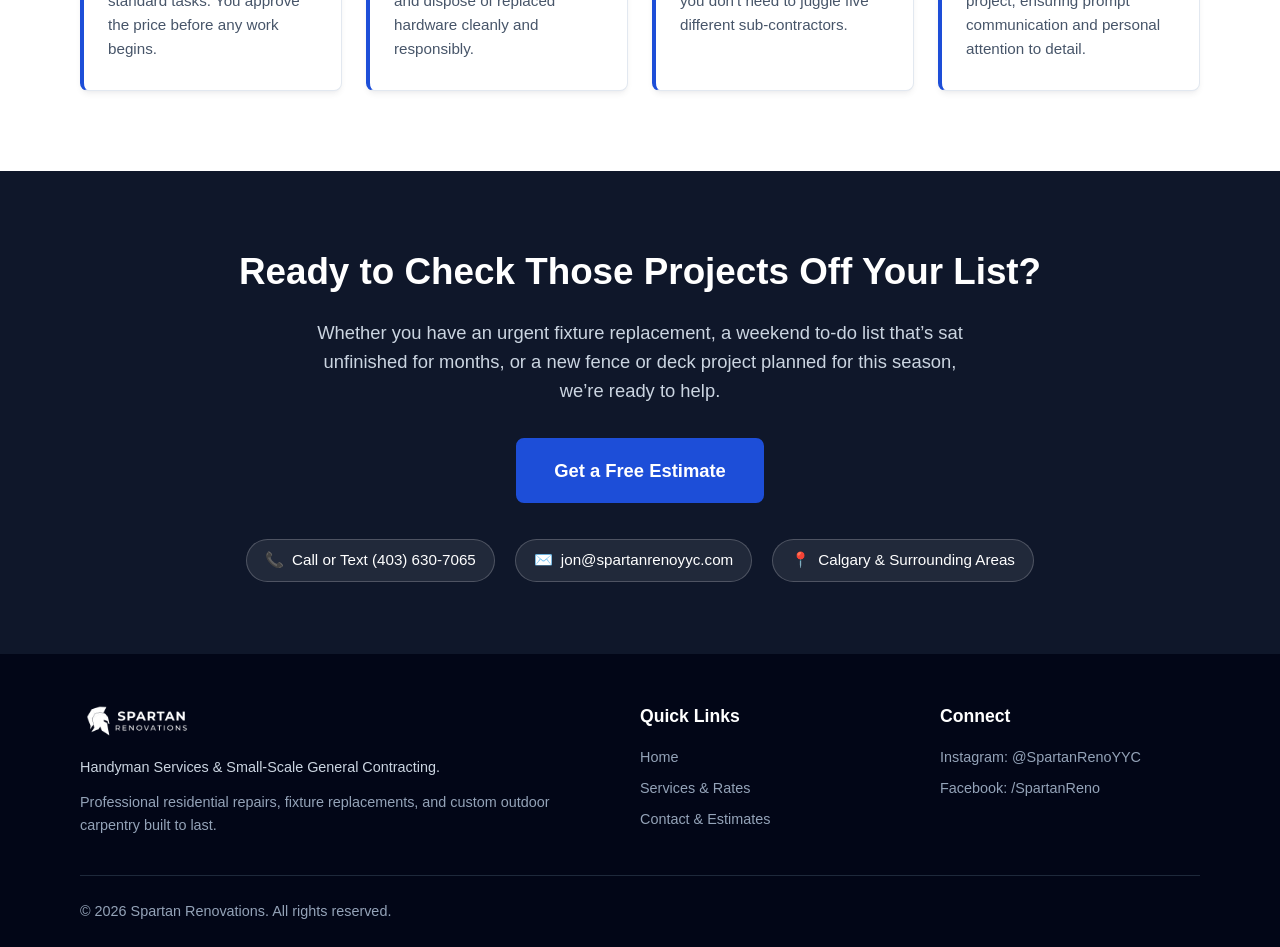
==== commit f743d187: "Update index.html enable social bar and minor text editing" ====
--- a/index.html
+++ b/index.html
@@ -25,11 +25,11 @@
   <meta property="og:type" content="website">
   <meta property="og:url" content="https://spartanrenoyyc.com/">
   <meta property="og:title" content="Spartan Renovations | Handyman & General Contracting">
-  <meta property="og:description" content="Reliable handyman services and small-scale general contracting in Calgary & surrounding areas. Upfront pricing, clean craftsmanship, and dependable communication.">
+  <meta property="og:description" content="Reliable handyman services and general contracting in Calgary & surrounding areas. Upfront pricing, clean craftsmanship, and dependable communication.">
   <meta property="og:image" content="https://spartanrenoyyc.com/images/logo-white-bg.png">
   <meta name="twitter:card" content="summary_large_image">
   <meta name="twitter:title" content="Spartan Renovations | Handyman & General Contracting">
-  <meta name="twitter:description" content="Reliable handyman services and small-scale general contracting in Calgary & surrounding areas.">
+  <meta name="twitter:description" content="Reliable handyman services and general contracting in Calgary & surrounding areas.">
   <meta name="twitter:image" content="https://spartanrenoyyc.com/images/logo-white-bg.png">
   
   <link rel="stylesheet" href="styles.css">
@@ -70,7 +70,7 @@
     </div>
   </section>
 
-  <!-- 2. SOCIAL PROOF & REVIEWS STRIP (HIDDEN / COMMENTED OUT FOR NOW)
+  <!-- 2. SOCIAL PROOF & REVIEWS STRIP -->
   <section class="social-proof-bar" style="background: #f1f5f9; border-bottom: 1px solid var(--border-color); padding: 20px 0;">
     <div class="container" style="display: flex; justify-content: space-between; align-items: center; flex-wrap: wrap; gap: 16px;">
       <div>
@@ -83,7 +83,6 @@
       </div>
     </div>
   </section>
-  -->
 
   <!-- 3. WHO WE ARE -->
   <section class="section">
@@ -95,7 +94,7 @@
             Most homeowners are caught between two bad options: unreliable odd-job contractors who don't show up, or large commercial general contractors who won't touch projects under $50,000.
           </p>
           <p style="margin-bottom: 16px; color: var(--text-muted); font-size: 1.05rem;">
-            We bridge that gap. Operating as a hybrid handyman and small-scale general contracting service, Spartan Renovations handles everything from minor household repairs to multi-day outdoor carpentry and interior projects.
+            We bridge that gap. Operating as a hybrid handyman and general contracting service, Spartan Renovations handles everything from minor household repairs to multi-day outdoor carpentry and interior projects.
           </p>
           <p style="color: var(--text-muted); font-size: 1.05rem;">
             With years of hands-on building experience, we approach every task with structural rigor and clean finishing standards. We treat your home with care—showing up on schedule, protecting your floors, keeping a clean workspace, and standing behind our work.
--- a/styles.css
+++ b/styles.css
@@ -320,6 +320,121 @@
 
 
 
+/* Pricing & How Our Rates Work Section */
+.pricing-section {
+  padding: 64px 0;
+  background-color: #f8fafc;
+  border-top: 1px solid #e2e8f0;
+  border-bottom: 1px solid #e2e8f0;
+}
+
+.pricing-header {
+  text-align: center;
+  max-width: 720px;
+  margin: 0 auto 44px auto;
+}
+
+.pricing-header h2 {
+  font-size: 2rem;
+  color: var(--navy-dark);
+  font-weight: 800;
+  margin-bottom: 12px;
+}
+
+.pricing-header p {
+  color: var(--text-muted);
+  font-size: 1.05rem;
+  line-height: 1.6;
+}
+
+.pricing-grid {
+  display: grid;
+  grid-template-columns: repeat(auto-fit, minmax(280px, 1fr));
+  gap: 24px;
+  margin-bottom: 48px;
+}
+
+.pricing-card {
+  background: #ffffff;
+  border: 1px solid #e2e8f0;
+  border-radius: 12px;
+  padding: 28px;
+  box-shadow: 0 4px 6px -1px rgba(0, 0, 0, 0.04);
+  display: flex;
+  flex-direction: column;
+}
+
+.pricing-card.featured {
+  border: 2px solid var(--brand-blue, #2563eb);
+  position: relative;
+}
+
+.pricing-badge {
+  display: inline-block;
+  background: var(--navy-dark);
+  color: #ffffff;
+  font-size: 0.75rem;
+  font-weight: 700;
+  text-transform: uppercase;
+  letter-spacing: 0.05em;
+  padding: 4px 10px;
+  border-radius: 999px;
+  margin-bottom: 14px;
+  align-self: flex-start;
+}
+
+.pricing-card h3 {
+  font-size: 1.25rem;
+  color: var(--navy-dark);
+  font-weight: 700;
+  margin-bottom: 12px;
+  display: flex;
+  align-items: center;
+  gap: 8px;
+}
+
+.pricing-card p,
+.pricing-card li {
+  color: var(--text-muted);
+  font-size: 0.95rem;
+  line-height: 1.6;
+}
+
+.pricing-list {
+  margin-top: 12px;
+  padding-left: 18px;
+  display: flex;
+  flex-direction: column;
+  gap: 10px;
+}
+
+.pricing-cta-box {
+  background: var(--navy-dark);
+  color: #ffffff;
+  border-radius: 14px;
+  padding: 40px 28px;
+  text-align: center;
+  max-width: 860px;
+  margin: 0 auto;
+}
+
+.pricing-cta-box h3 {
+  font-size: 1.65rem;
+  font-weight: 800;
+  margin-bottom: 12px;
+  color: #ffffff;
+}
+
+.pricing-cta-box p {
+  color: #cbd5e1;
+  max-width: 600px;
+  margin: 0 auto 24px auto;
+  font-size: 1.05rem;
+  line-height: 1.6;
+}
+
+
+
 /* Benefits Grid */
 .benefits-grid {
   display: grid;
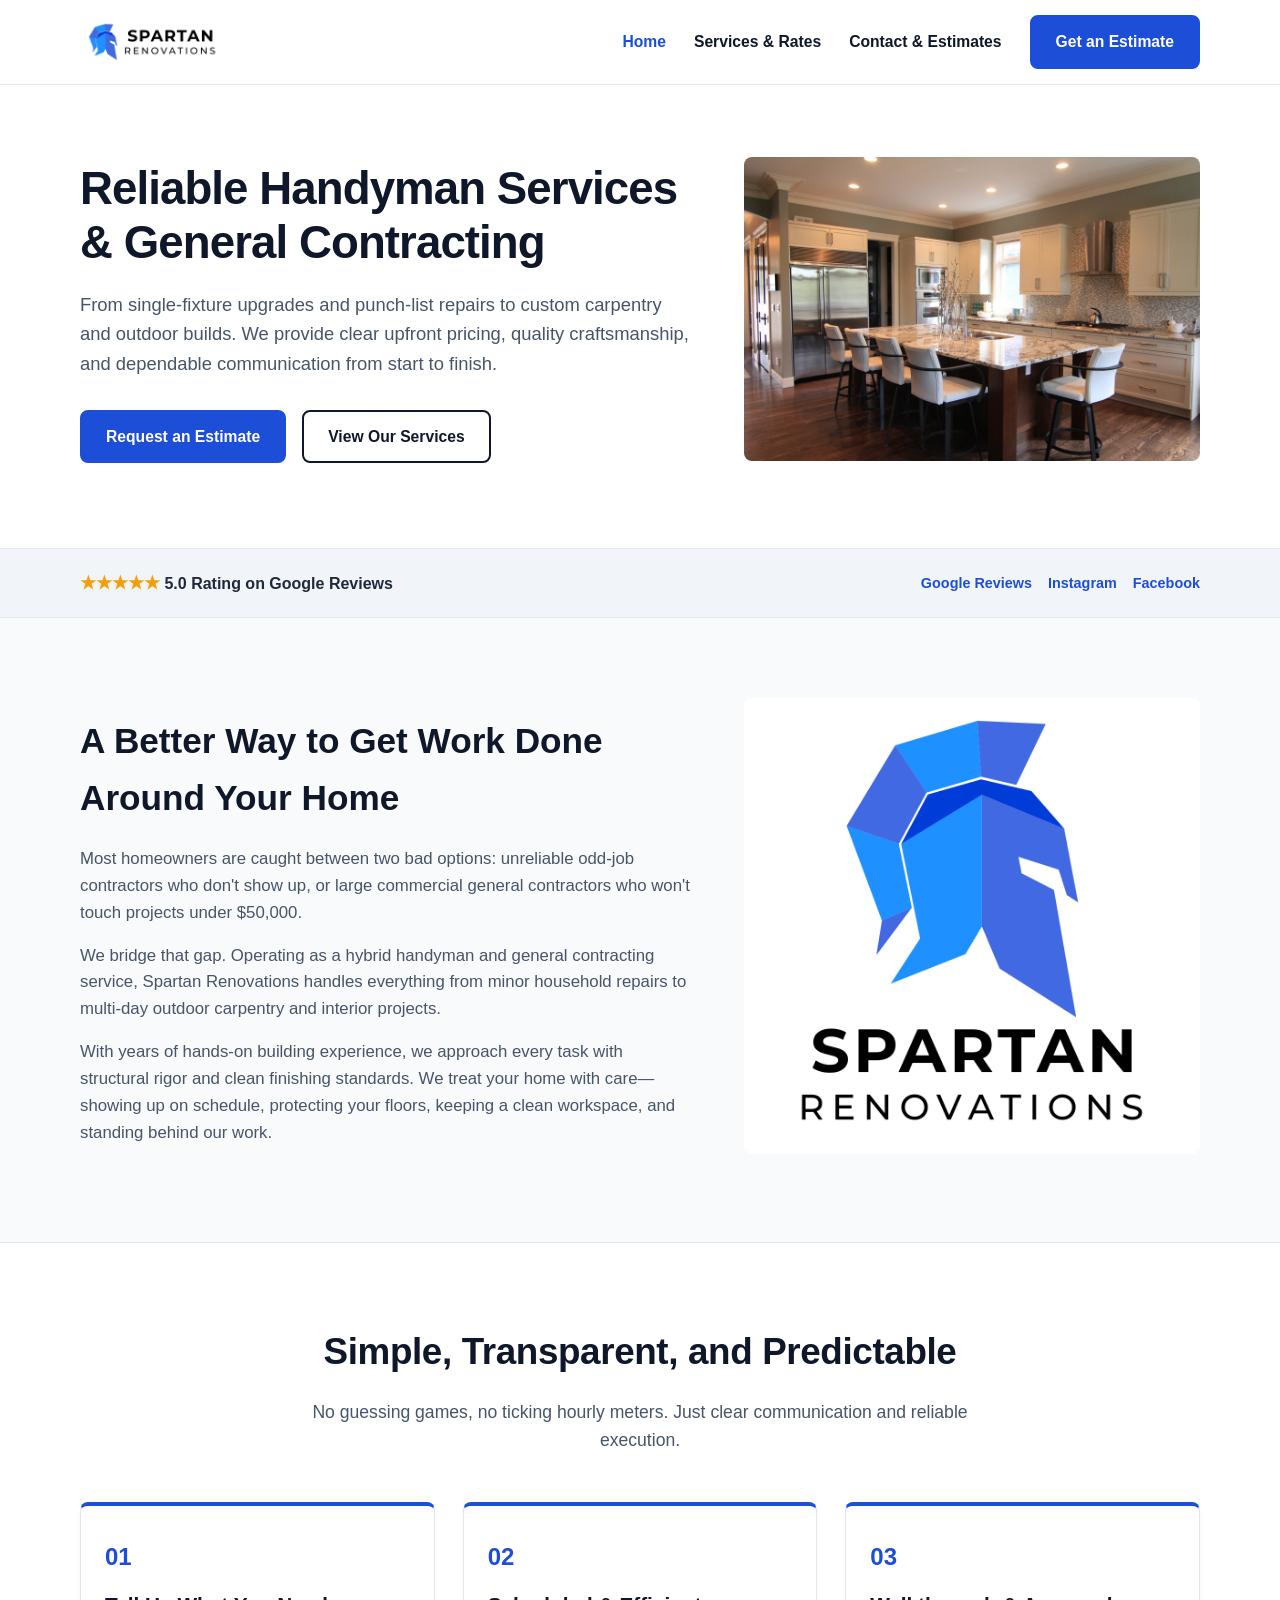
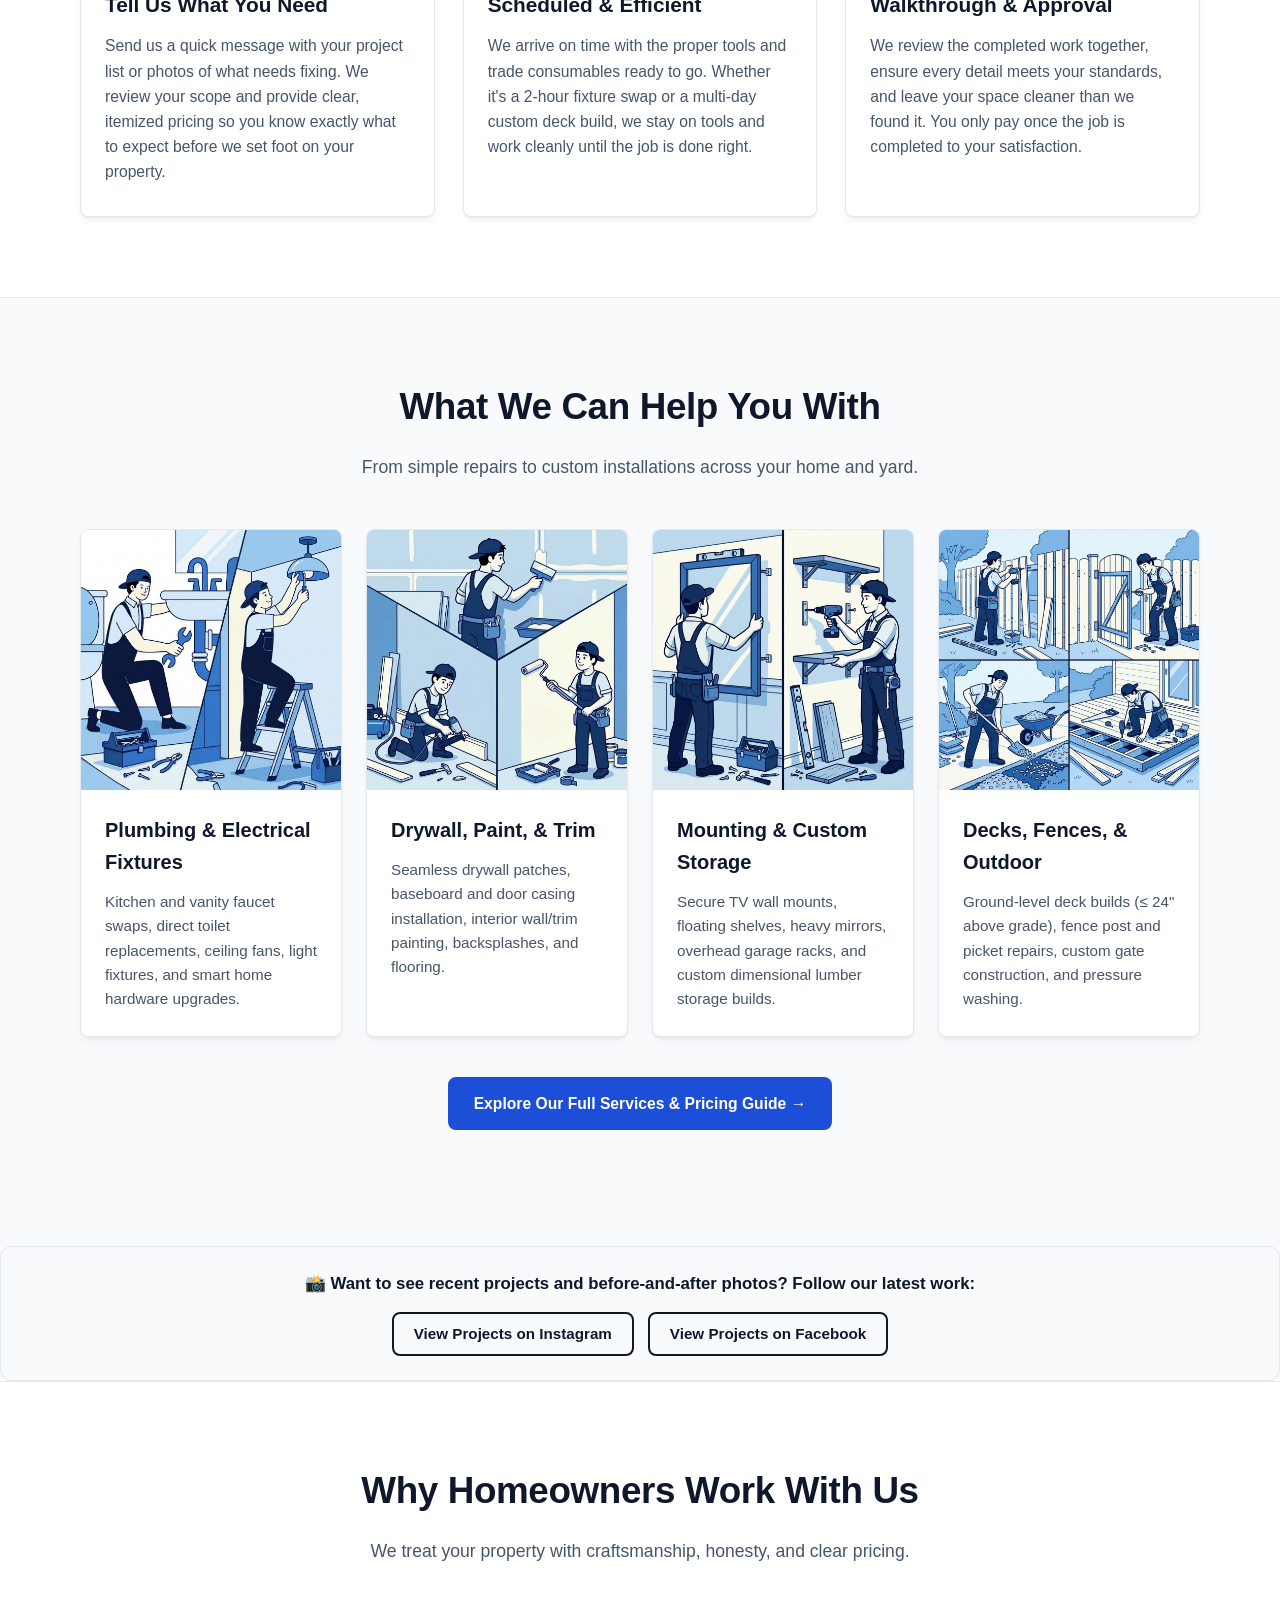
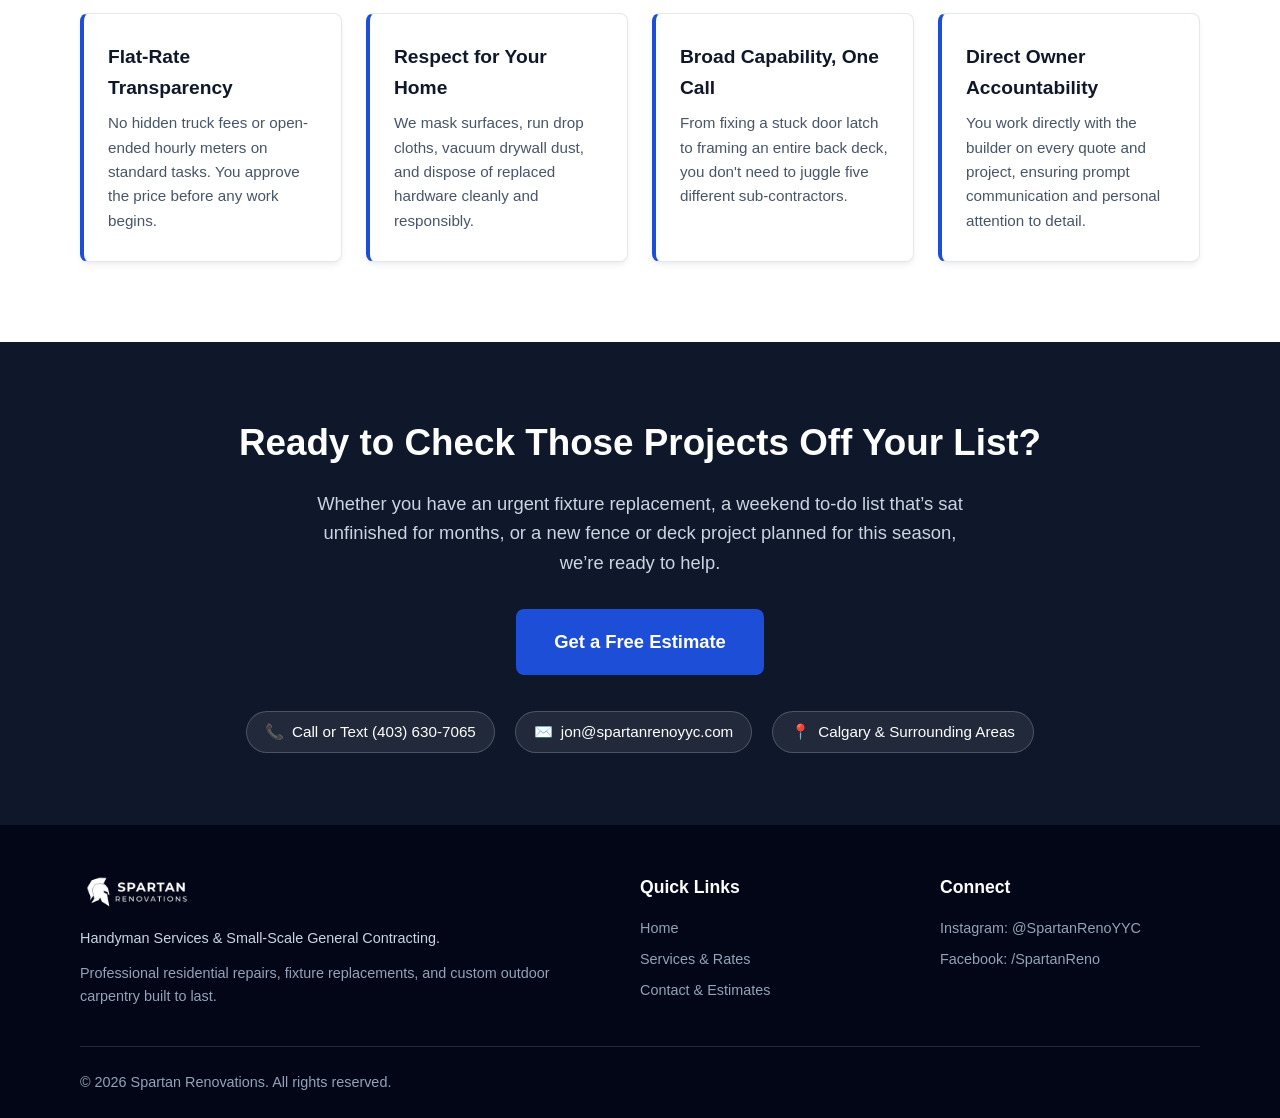
==== commit c4d430cc: "Update index.html added recent work section" ====
--- a/index.html
+++ b/index.html
@@ -77,9 +77,9 @@
         <span style="color: #f59e0b; font-size: 1.1rem; font-weight: bold;">★★★★★</span> <strong>5.0 Rating on Google Reviews</strong>
       </div>
       <div style="display: flex; gap: 16px;">
-        <a href="#reviews" target="_blank" rel="noopener" style="font-size: 0.9rem; font-weight: 600; color: var(--primary-blue);">Google Reviews</a>
-        <a href="#instagram" target="_blank" rel="noopener" style="font-size: 0.9rem; font-weight: 600; color: var(--primary-blue);">Instagram</a>
-        <a href="#facebook" target="_blank" rel="noopener" style="font-size: 0.9rem; font-weight: 600; color: var(--primary-blue);">Facebook</a>
+        <a href="https://maps.app.goo.gl/SA4YnzDmsGVpk4hCA" target="_blank" rel="noopener noreferrer" style="font-size: 0.9rem; font-weight: 600; color: var(--primary-blue);">Google Reviews</a>
+        <a href="https://www.instagram.com/spartanrenoyyc/" target="_blank" rel="noopener noreferrer" style="font-size: 0.9rem; font-weight: 600; color: var(--primary-blue);">Instagram</a>
+        <a href="https://www.facebook.com/spartanreno" target="_blank" rel="noopener noreferrer" style="font-size: 0.9rem; font-weight: 600; color: var(--primary-blue);">Facebook</a>
       </div>
     </div>
   </section>
@@ -178,6 +178,23 @@
     </div>
   </section>
 
+
+  <!-- RECENT WORK / SOCIAL GALLERY CALLOUT -->
+<div style="text-align: center; margin-top: 36px; padding: 24px; background: #f8fafc; border: 1px solid #e2e8f0; border-radius: 12px;">
+  <p style="color: var(--navy-dark); font-weight: 600; font-size: 1.05rem; margin-bottom: 14px;">
+    📸 Want to see recent projects and before-and-after photos? Follow our latest work:
+  </p>
+  <div style="display: flex; justify-content: center; gap: 14px; flex-wrap: wrap;">
+    <a href="https://www.instagram.com/spartanrenoyyc/" target="_blank" rel="noopener noreferrer" class="btn btn-outline" style="padding: 8px 20px; font-size: 0.95rem;">
+      View Projects on Instagram
+    </a>
+    <a href="https://www.facebook.com/spartanreno" target="_blank" rel="noopener noreferrer" class="btn btn-outline" style="padding: 8px 20px; font-size: 0.95rem;">
+      View Projects on Facebook
+    </a>
+  </div>
+</div>
+
+  
   <!-- 6. WHY CHOOSE US -->
   <section class="section" style="background: var(--bg-white); border-top: 1px solid var(--border-color);">
     <div class="container">
